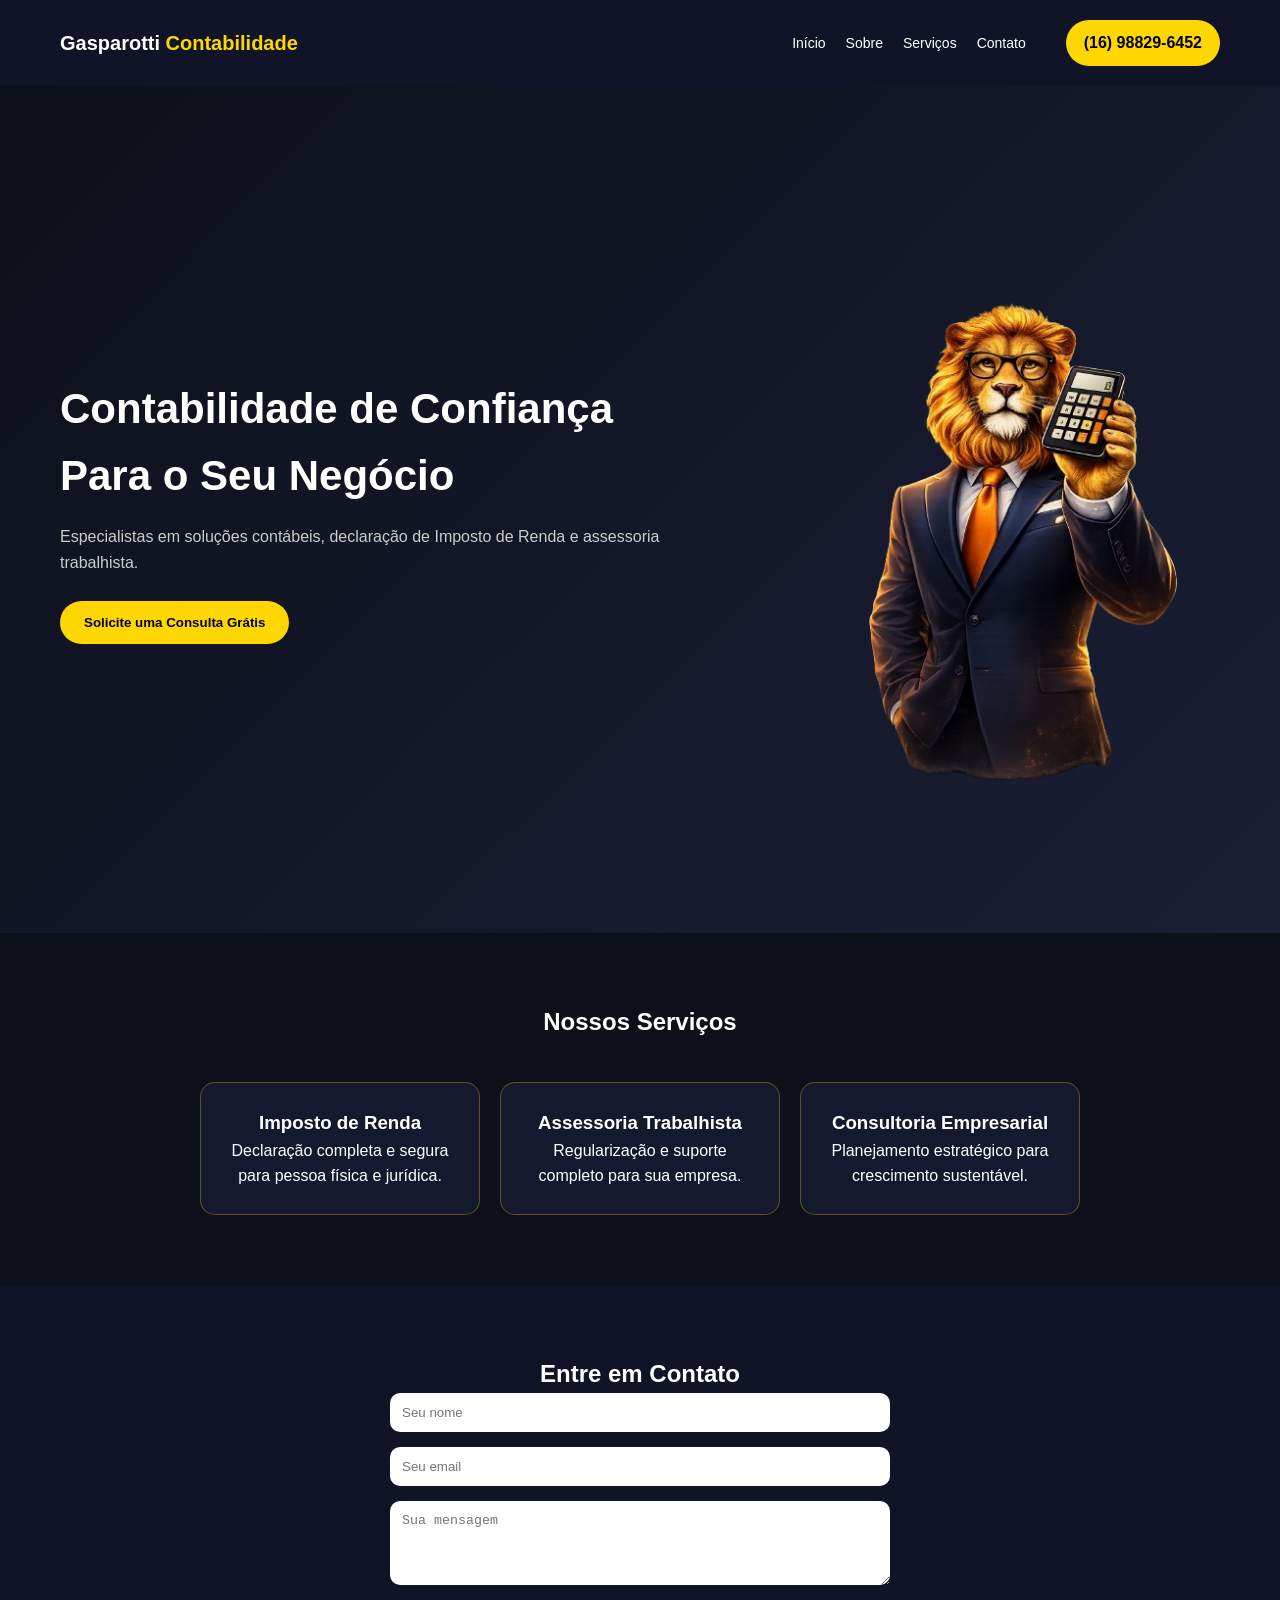
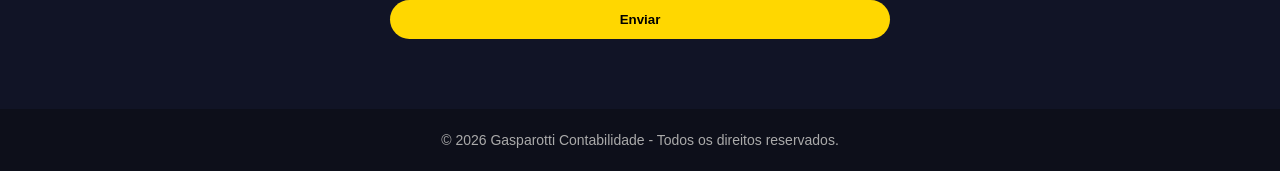
==== index.html @ 68a681bb "Add files via upload" ====
<!DOCTYPE html>
<html lang="pt-br">
<head>
  <meta charset="UTF-8">
  <meta name="viewport" content="width=device-width, initial-scale=1.0">
  <title>Gasparotti Contabilidade</title>
  <link rel="stylesheet" href="style.css">
</head>
<body>

<header>
  <div class="logo">
    Gasparotti <span>Contabilidade</span>
  </div>

  <div class="header-right">
    <nav>
      <a href="#">Início</a>
      <a href="#">Sobre</a>
      <a href="#">Serviços</a>
      <a href="#">Contato</a>
    </nav>

    <a href="tel:+5516988296452" class="phone">
      (16) 98829-6452
    </a>
  </div>
</header>

<section class="hero">
  <div class="hero-text">
    <h1>Contabilidade de Confiança Para o Seu Negócio</h1>
    <p>
      Especialistas em soluções contábeis, declaração de Imposto de Renda e assessoria trabalhista.
    </p>
    <button>Solicite uma Consulta Grátis</button>
  </div>

  <div class="hero-image">
    <img src="imagem/leao.png" alt="Leão Contábil">
  </div>
</section>

<section class="services">
  <h2>Nossos Serviços</h2>

  <div class="cards">
    <div class="card">
      <h3>Imposto de Renda</h3>
      <p>Declaração completa e segura para pessoa física e jurídica.</p>
    </div>

    <div class="card">
      <h3>Assessoria Trabalhista</h3>
      <p>Regularização e suporte completo para sua empresa.</p>
    </div>

    <div class="card">
      <h3>Consultoria Empresarial</h3>
      <p>Planejamento estratégico para crescimento sustentável.</p>
    </div>
  </div>
</section>

<section class="contact">
  <h2>Entre em Contato</h2>

  <form>
    <input type="text" placeholder="Seu nome" required>
    <input type="email" placeholder="Seu email" required>
    <textarea rows="4" placeholder="Sua mensagem"></textarea>
    <button type="submit">Enviar</button>
  </form>
</section>

<footer>
  © 2026 Gasparotti Contabilidade - Todos os direitos reservados.
</footer>

</body>
</html>
---- style.css ----
* {
  margin: 0;
  padding: 0;
  box-sizing: border-box;
}

body {
  background: #0d0f1a;
  color: white;
  font-family: Arial, sans-serif;
  line-height: 1.6;
}

/* HEADER */

header {
  display: flex;
  flex-direction: column;
  gap: 20px;
  padding: 20px;
  background: #111426;
  text-align: center;
}

.logo {
  font-size: 20px;
  font-weight: bold;
}

.logo span {
  color: gold;
}

.header-right {
  display: flex;
  flex-direction: column;
  gap: 15px;
  align-items: center;
}

nav {
  display: flex;
  gap: 20px;
  flex-wrap: wrap;
  justify-content: center;
}

nav a {
  text-decoration: none;
  color: white;
  font-size: 14px;
  transition: 0.3s;
}

nav a:hover {
  color: gold;
}

.phone {
  background: gold;
  color: black;
  padding: 10px 18px;
  border-radius: 25px;
  font-weight: bold;
  text-decoration: none;
  transition: 0.3s;
}

.phone:hover {
  transform: scale(1.05);
}

/* HERO */

.hero {
  display: flex;
  flex-direction: column;
  text-align: center;
  padding: 60px 20px;
  background: linear-gradient(135deg, #0d0f1a, #1a1f35);
}

.hero-text {
  max-width: 600px;
  margin: auto;
}

.hero h1 {
  font-size: 28px;
  margin-bottom: 15px;
}

.hero p {
  margin-bottom: 25px;
  color: #ccc;
}

.hero button {
  padding: 14px 24px;
  border: none;
  background: gold;
  color: black;
  font-weight: bold;
  border-radius: 30px;
  cursor: pointer;
  transition: 0.3s;
}

.hero button:hover {
  transform: scale(1.05);
}

.hero-image img {
  width: 100%;
  max-width: 300px;
  margin-top: 40px;
}

/* SERVICES */

.services {
  padding: 70px 20px;
  text-align: center;
}

.services h2 {
  margin-bottom: 40px;
}

.cards {
  display: flex;
  flex-direction: column;
  gap: 20px;
}

.card {
  background: #15192d;
  padding: 25px;
  border-radius: 15px;
  border: 1px solid rgba(255, 215, 0, 0.3);
  transition: 0.3s;
}

.card:hover {
  transform: translateY(-5px);
  border-color: gold;
}

/* CONTACT */

.contact {
  padding: 70px 20px;
  text-align: center;
  background: #111426;
}

form {
  max-width: 500px;
  margin: auto;
  display: flex;
  flex-direction: column;
}

form input,
form textarea {
  margin-bottom: 15px;
  padding: 12px;
  border-radius: 10px;
  border: none;
}

form button {
  padding: 12px;
  border: none;
  border-radius: 25px;
  background: gold;
  font-weight: bold;
  cursor: pointer;
  transition: 0.3s;
}

form button:hover {
  transform: scale(1.05);
}

/* FOOTER */

footer {
  text-align: center;
  padding: 20px;
  background: #0d0f1a;
  color: #aaa;
  font-size: 14px;
}

/* DESKTOP */

@media (min-width: 768px) {

  header {
    flex-direction: row;
    justify-content: space-between;
    align-items: center;
    padding: 20px 60px;
  }

  .header-right {
    flex-direction: row;
    gap: 40px; /* espaço real entre menu e telefone */
  }

  .hero {
    flex-direction: row;
    justify-content: space-between;
    align-items: center;
    text-align: left;
    padding: 100px 60px;
  }

  .hero-text {
    margin: 0;
  }

  .hero h1 {
    font-size: 42px;
  }

  .hero-image img {
    max-width: 400px;
  }

  .cards {
    flex-direction: row;
    justify-content: center;
  }

  .card {
    width: 280px;
  }
}
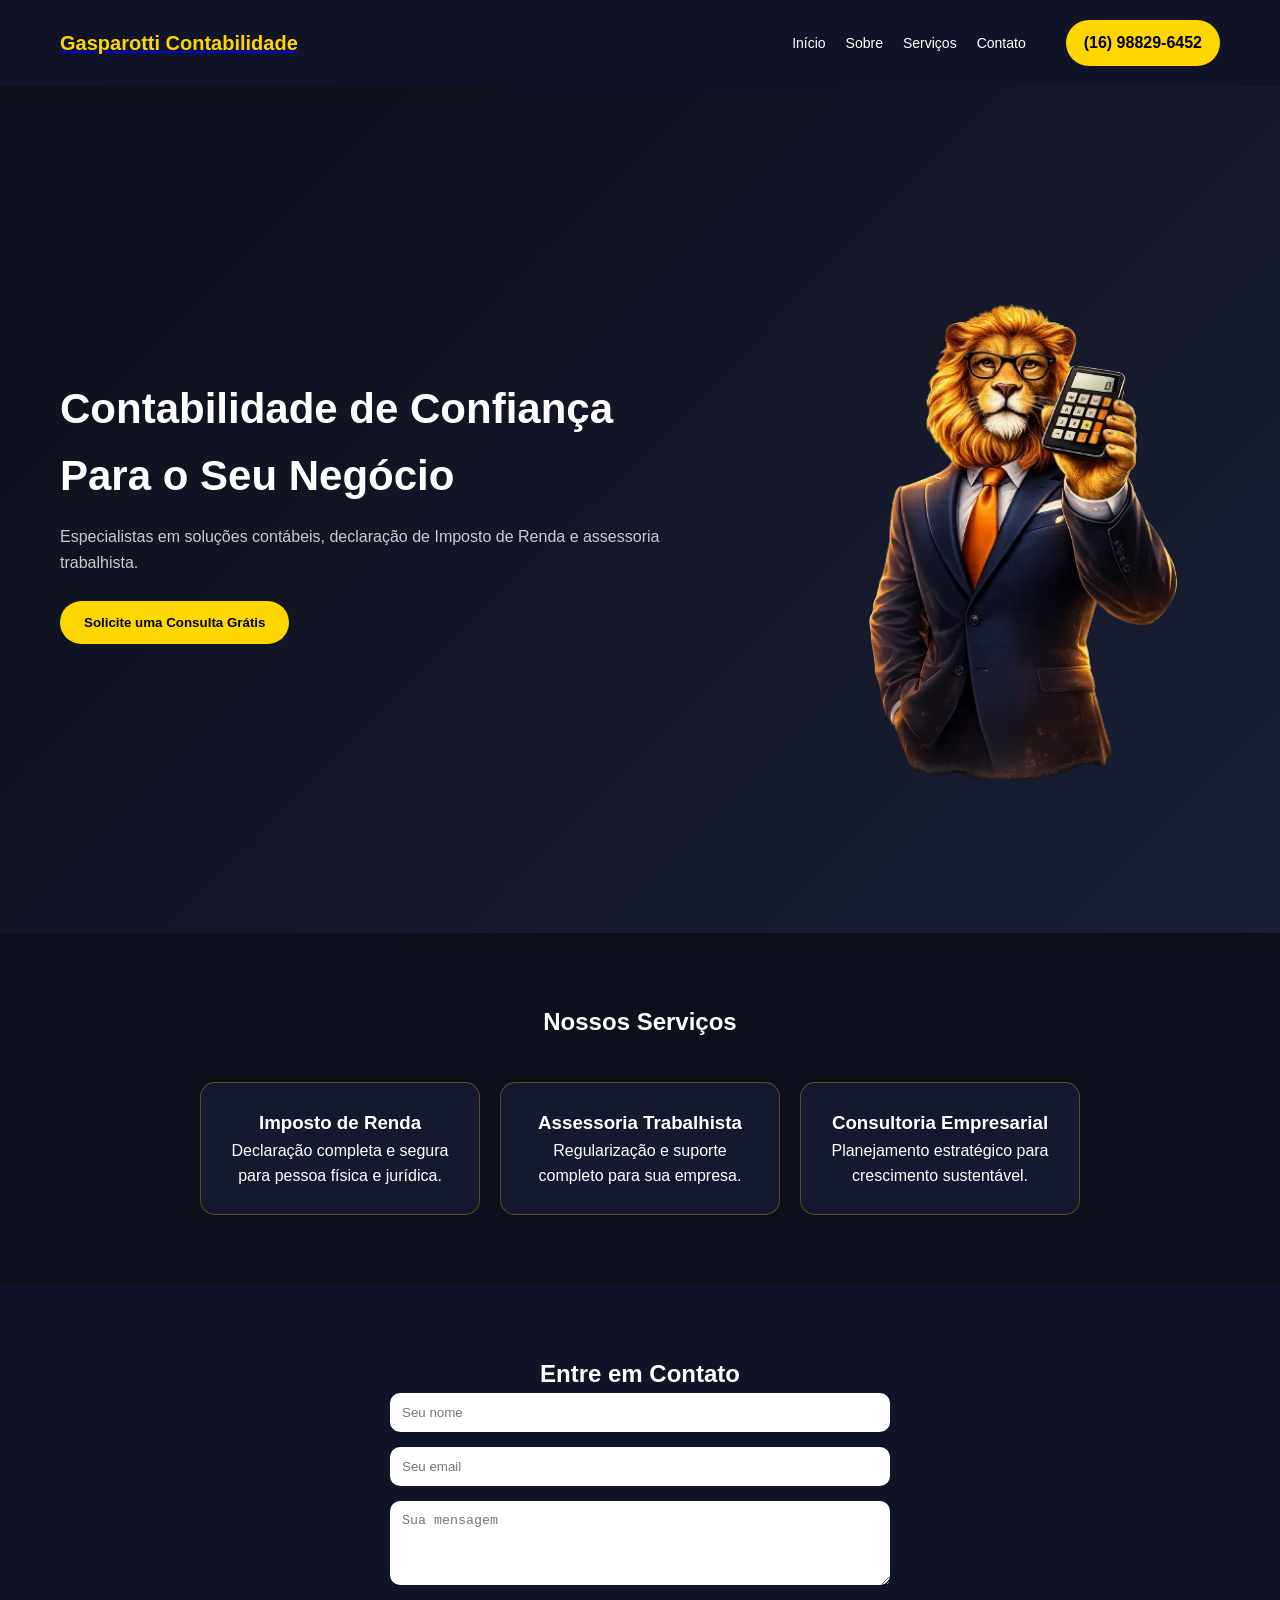
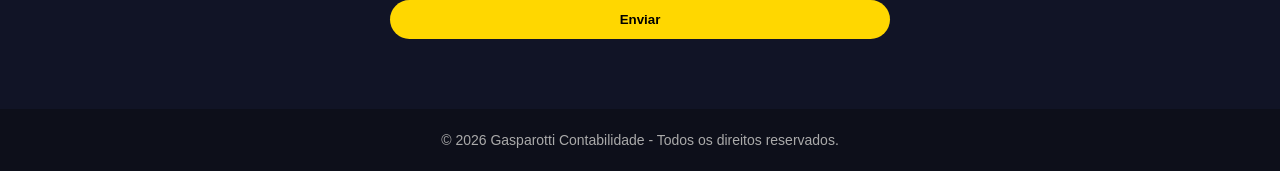
==== commit b9b181fb: "Add files via upload" ====
--- a/index.html
+++ b/index.html
@@ -10,19 +10,18 @@
 
 <header>
   <div class="logo">
-    Gasparotti <span>Contabilidade</span>
+   <a href="index.html"><span>Gasparotti Contabilidade</span></a>
   </div>
 
   <div class="header-right">
     <nav>
-      <a href="#">Início</a>
-      <a href="#">Sobre</a>
-      <a href="#">Serviços</a>
-      <a href="#">Contato</a>
+      <a href="index.html">Início</a>
+      <a href="paginas/sobre.html">Sobre</a>
+      <a href="paginas/servicos.html">Serviços</a>
+      <a href="paginas/contato.html">Contato</a>
     </nav>
 
-    <a href="tel:+5516988296452" class="phone">
-      (16) 98829-6452
+    <a href="https://wa.me/5516988296452" target="_blank" class="phone">(16) 98829-6452
     </a>
   </div>
 </header>
@@ -33,7 +32,7 @@
     <p>
       Especialistas em soluções contábeis, declaração de Imposto de Renda e assessoria trabalhista.
     </p>
-    <button>Solicite uma Consulta Grátis</button>
+    <a href="https://wa.me/5516988296452" target="_blank"><button>Solicite uma Consulta Grátis</button></a>
   </div>
 
   <div class="hero-image">
--- a/style.css
+++ b/style.css
@@ -4,6 +4,11 @@
   box-sizing: border-box;
 }
 
+h1 {
+display: flex;
+justify-content: center;
+
+}
 body {
   background: #0d0f1a;
   color: white;
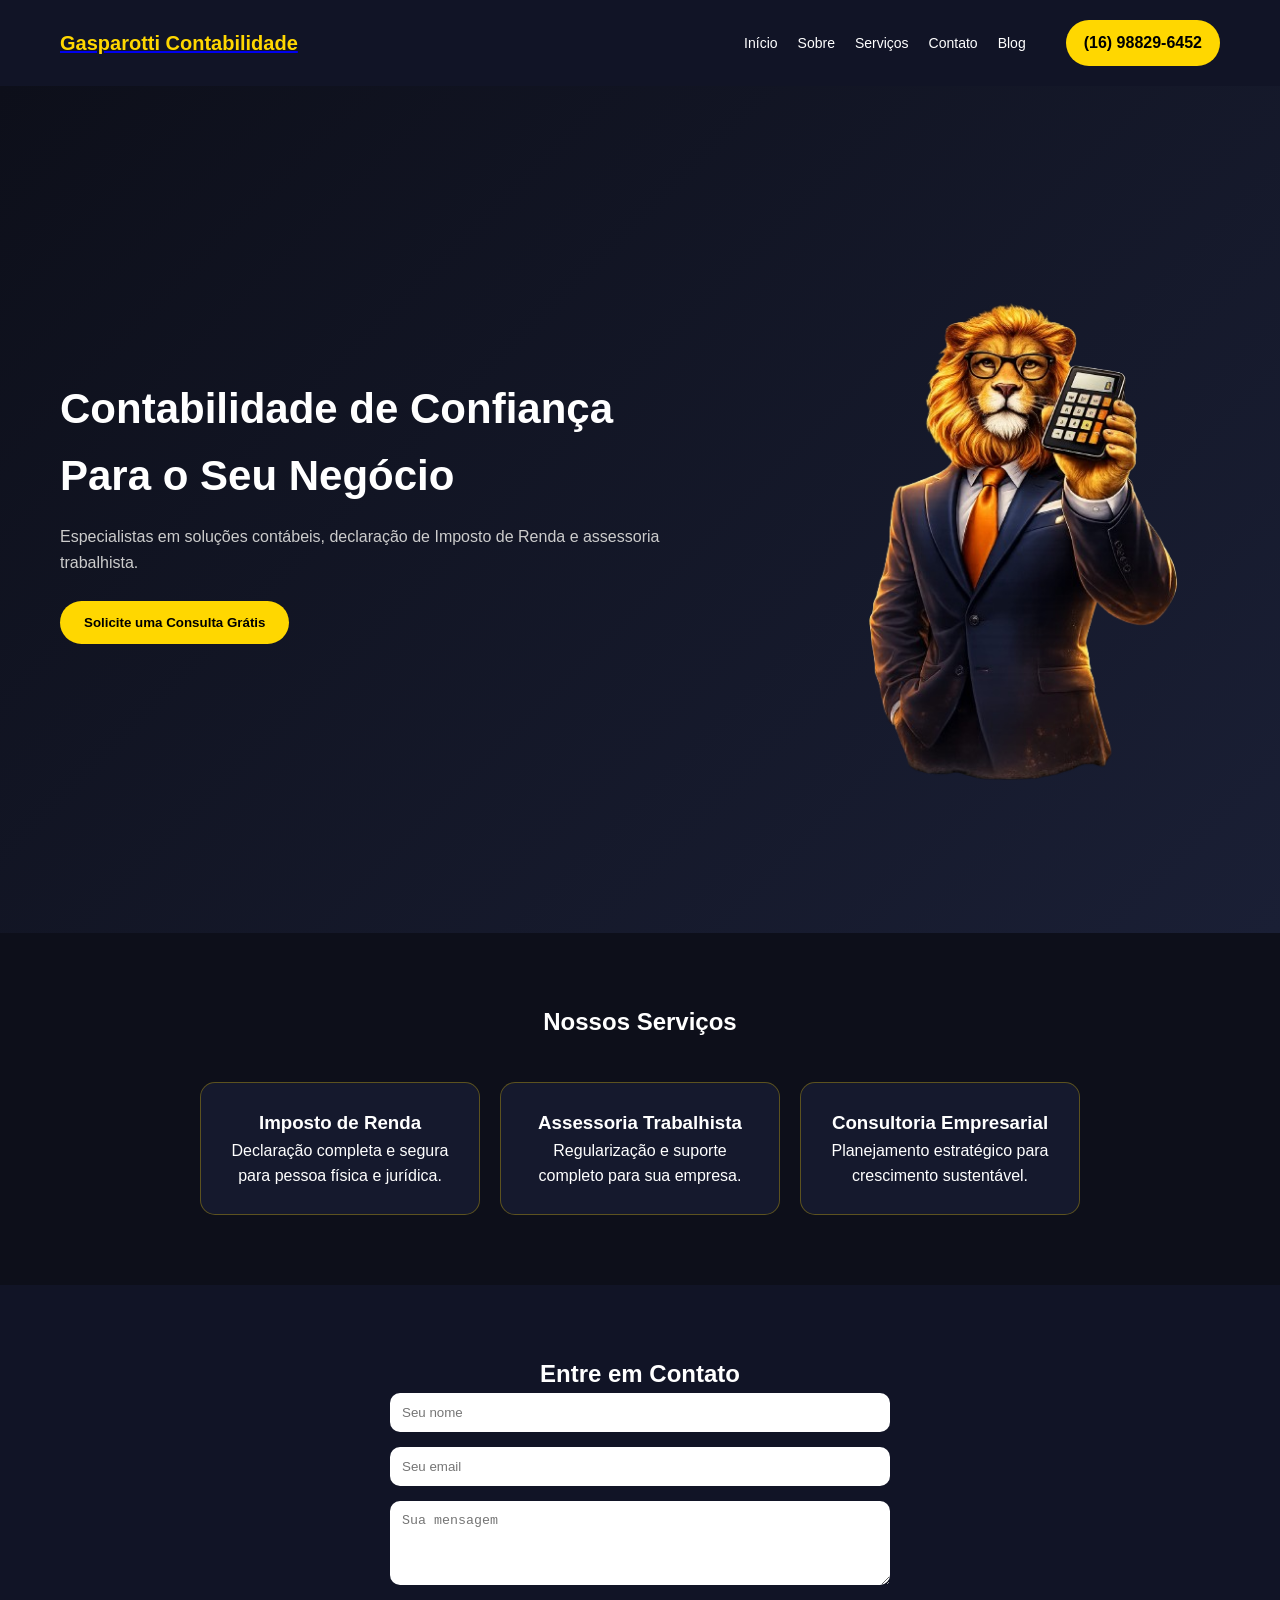
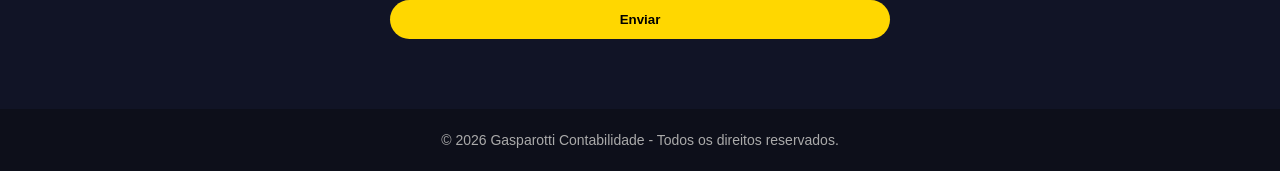
==== commit 1363e618: "Add files via upload" ====
--- a/index.html
+++ b/index.html
@@ -19,6 +19,7 @@
       <a href="paginas/sobre.html">Sobre</a>
       <a href="paginas/servicos.html">Serviços</a>
       <a href="paginas/contato.html">Contato</a>
+      <a href="blog/blog.html">Blog</a>
     </nav>
 
     <a href="https://wa.me/5516988296452" target="_blank" class="phone">(16) 98829-6452
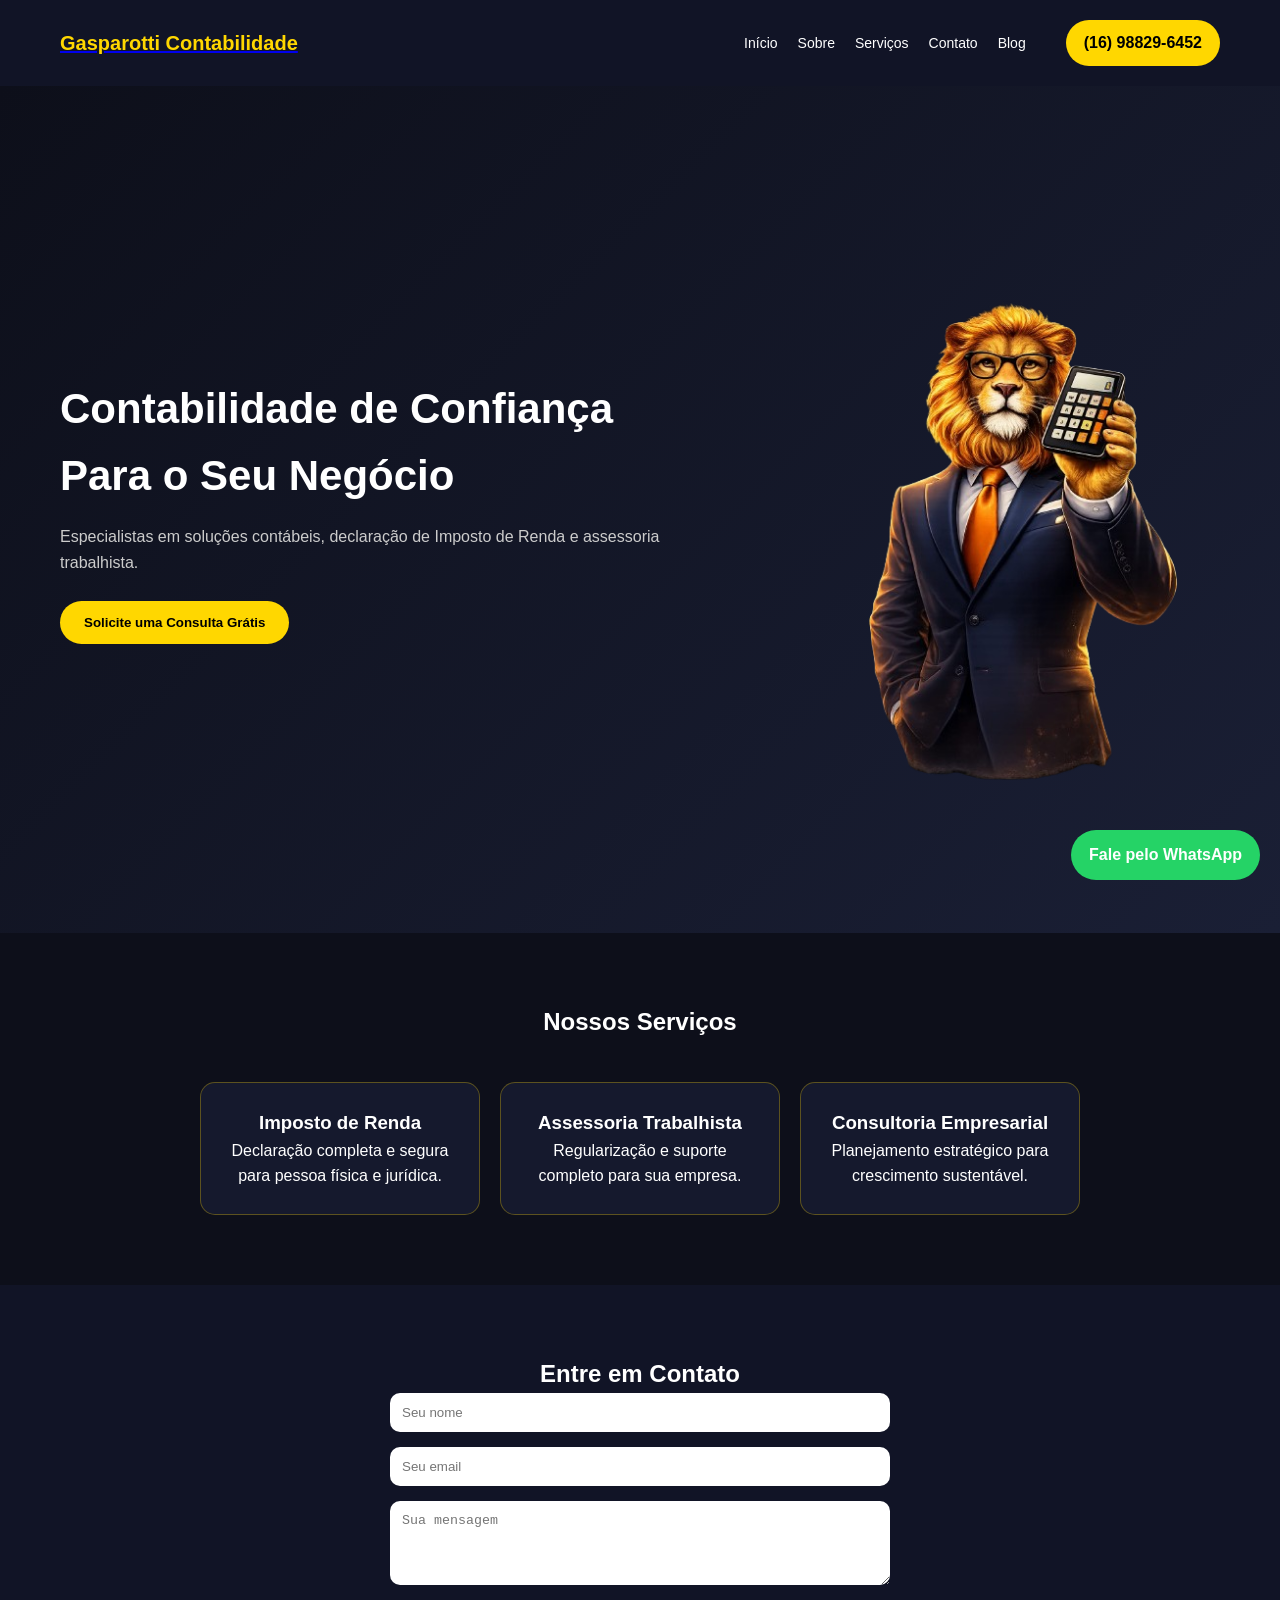
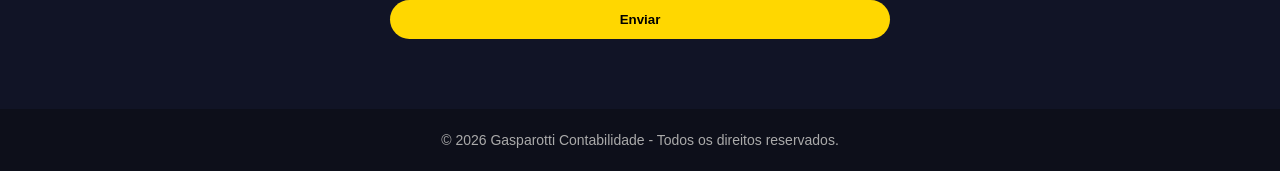
==== commit f380bad6: "Add files via upload" ====
--- a/index.html
+++ b/index.html
@@ -26,6 +26,10 @@
     </a>
   </div>
 </header>
+
+<a href="https://wa.me/5516988296452" class="whatsapp-btn" target="_blank">
+  Fale pelo WhatsApp
+</a>
 
 <section class="hero">
   <div class="hero-text">
--- a/style.css
+++ b/style.css
@@ -25,6 +25,17 @@
   padding: 20px;
   background: #111426;
   text-align: center;
+}
+.whatsapp-btn {
+  position: fixed;
+  bottom: 20px;
+  right: 20px;
+  background: #25D366;
+  color: white;
+  padding: 12px 18px;
+  border-radius: 30px;
+  text-decoration: none;
+  font-weight: bold;
 }
 
 .logo {
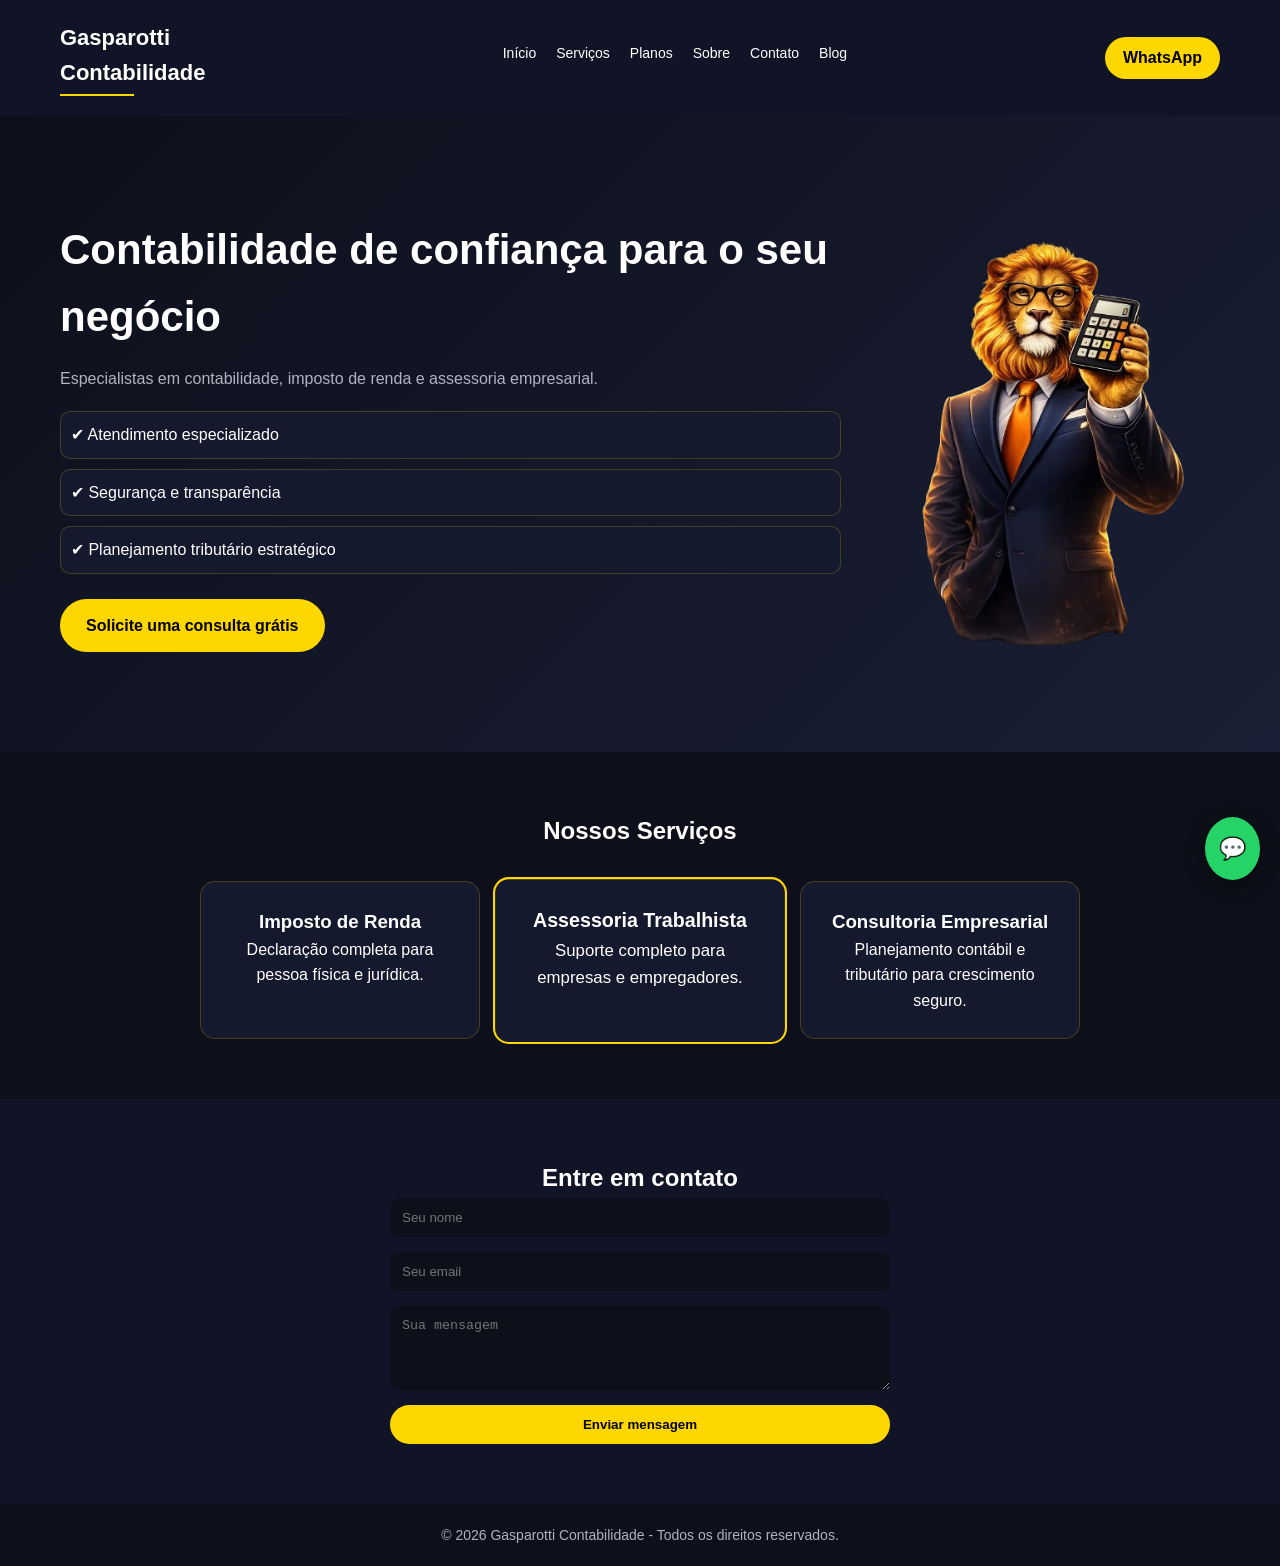
==== commit 66f917c8: "Add files via upload" ====
--- a/index.html
+++ b/index.html
@@ -6,79 +6,158 @@
   <title>Gasparotti Contabilidade</title>
   <link rel="stylesheet" href="style.css">
 </head>
+
 <body>
 
-<header>
-  <div class="logo">
-   <a href="index.html"><span>Gasparotti Contabilidade</span></a>
-  </div>
+<header class="header">
+  <div class="container">
 
-  <div class="header-right">
-    <nav>
-      <a href="index.html">Início</a>
-      <a href="paginas/sobre.html">Sobre</a>
-      <a href="paginas/servicos.html">Serviços</a>
-      <a href="paginas/contato.html">Contato</a>
-      <a href="blog/blog.html">Blog</a>
+    <div class="logo">
+      <a href="index.html">Gasparotti Contabilidade</a>
+    </div>
+
+    <nav class="nav">
+      <ul class="menu">
+
+        <li>
+          <a href="#">Início</a>
+          <ul class="submenu">
+            <li><a href="#">Quem ajudamos</a></li>
+            <li><a href="#">MEI</a></li>
+            <li><a href="#">Pequenas empresas</a></li>
+            <li><a href="#">Prestadores de Serviços</a></li>
+            <li><a href="#">Comércio</a></li>
+          </ul>
+        </li>
+
+        <li>
+          <a href="#">Serviços</a>
+          <ul class="submenu">
+            <li><a href="index.html">Abertura de empresas</a></li>
+            <li><a href="#">Contabilidade mensal</a></li>
+            <li><a href="#">BPO financeiro</a></li>
+            <li><a href="#">Regularização de empresa</a></li>
+            <li><a href="#">Imposto de renda</a></li>
+          </ul>
+        </li>
+
+        <li>
+          <a href="planos.html">Planos</a>
+          <ul class="submenu">
+            <li><a href="#">Resumo dos planos</a></li>
+            <li><a href="#">Abra sua empresa</a></li>
+            <li><a href="#">Proposta gratuita</a></li>
+          </ul>
+        </li>
+
+        <li><a href="#">Sobre</a></li>
+        <li><a href="#">Contato</a></li>
+
+        <li>
+          <a href="#">Blog</a>
+          <ul class="submenu">
+            <li><a href="#">Dicas Contábeis</a></li>
+            <li><a href="#">Informações Importantes</a></li>
+            <li><a href="#">PF ou PJ?</a></li>
+          </ul>
+        </li>
+
+      </ul>
     </nav>
 
-    <a href="https://wa.me/5516988296452" target="_blank" class="phone">(16) 98829-6452
+    <a href="https://wa.me/5516988296452" target="_blank" class="btn-whatsapp">
+      WhatsApp
     </a>
+
   </div>
 </header>
 
-<a href="https://wa.me/5516988296452" class="whatsapp-btn" target="_blank">
-  Fale pelo WhatsApp
-</a>
 
+<!-- HERO -->
 <section class="hero">
-  <div class="hero-text">
-    <h1>Contabilidade de Confiança Para o Seu Negócio</h1>
-    <p>
-      Especialistas em soluções contábeis, declaração de Imposto de Renda e assessoria trabalhista.
-    </p>
-    <a href="https://wa.me/5516988296452" target="_blank"><button>Solicite uma Consulta Grátis</button></a>
-  </div>
+  <div class="container hero-content">
 
-  <div class="hero-image">
-    <img src="imagem/leao.png" alt="Leão Contábil">
+    <div class="hero-text">
+      <h1>Contabilidade de confiança para o seu negócio</h1>
+
+      <p>
+        Especialistas em contabilidade, imposto de renda e assessoria empresarial.
+      </p>
+
+      <ul class="benefits">
+        <li>✔ Atendimento especializado</li>
+        <li>✔ Segurança e transparência</li>
+        <li>✔ Planejamento tributário estratégico</li>
+      </ul>
+
+      <a href="https://wa.me/5516988296452" target="_blank" class="btn-primary">
+        Solicite uma consulta grátis
+      </a>
+    </div>
+
+    <div class="hero-image">
+      <img src="imagens/leao.png" alt="Leão contábil">
+    </div>
+
   </div>
 </section>
 
+
+<!-- SERVIÇOS -->
 <section class="services">
-  <h2>Nossos Serviços</h2>
+  <div class="container">
 
-  <div class="cards">
-    <div class="card">
-      <h3>Imposto de Renda</h3>
-      <p>Declaração completa e segura para pessoa física e jurídica.</p>
+    <h2>Nossos Serviços</h2>
+
+    <div class="cards">
+
+      <div class="card">
+        <h3>Imposto de Renda</h3>
+        <p>Declaração completa para pessoa física e jurídica.</p>
+      </div>
+
+      <div class="card">
+        <h3>Assessoria Trabalhista</h3>
+        <p>Suporte completo para empresas e empregadores.</p>
+      </div>
+
+      <div class="card">
+        <h3>Consultoria Empresarial</h3>
+        <p>Planejamento contábil e tributário para crescimento seguro.</p>
+      </div>
+
     </div>
 
-    <div class="card">
-      <h3>Assessoria Trabalhista</h3>
-      <p>Regularização e suporte completo para sua empresa.</p>
-    </div>
-
-    <div class="card">
-      <h3>Consultoria Empresarial</h3>
-      <p>Planejamento estratégico para crescimento sustentável.</p>
-    </div>
   </div>
 </section>
 
+
+<!-- CONTATO -->
 <section class="contact">
-  <h2>Entre em Contato</h2>
+  <div class="container">
 
-  <form>
-    <input type="text" placeholder="Seu nome" required>
-    <input type="email" placeholder="Seu email" required>
-    <textarea rows="4" placeholder="Sua mensagem"></textarea>
-    <button type="submit">Enviar</button>
-  </form>
+    <h2>Entre em contato</h2>
+
+    <form class="form">
+      <input type="text" placeholder="Seu nome" required>
+      <input type="email" placeholder="Seu email" required>
+      <textarea rows="4" placeholder="Sua mensagem"></textarea>
+
+      <button type="submit">Enviar mensagem</button>
+    </form>
+
+  </div>
 </section>
 
+
+<!-- BOTÃO FIXO -->
+<a href="https://wa.me/5516988296452" class="floating-whatsapp" target="_blank">
+  💬
+</a>
+
+
 <footer>
-  © 2026 Gasparotti Contabilidade - Todos os direitos reservados.
+  <p>© 2026 Gasparotti Contabilidade - Todos os direitos reservados.</p>
 </footer>
 
 </body>
--- a/style.css
+++ b/style.css
@@ -1,256 +1,370 @@
-* {
-  margin: 0;
-  padding: 0;
-  box-sizing: border-box;
-}
-
-h1 {
-display: flex;
-justify-content: center;
-
-}
-body {
-  background: #0d0f1a;
-  color: white;
-  font-family: Arial, sans-serif;
-  line-height: 1.6;
+/* RESET */
+*{
+  margin:0;
+  padding:0;
+  box-sizing:border-box;
+}
+
+:root{
+  --primary: gold;
+  --dark: #0d0f1a;
+  --dark-2: #111426;
+  --card: #15192d;
+  --text: #ffffff;
+  --text-muted: #b0b3c0;
+}
+
+/* BASE */
+body{
+  background:var(--dark);
+  color:var(--text);
+  font-family: 'Segoe UI', Arial, sans-serif;
+  line-height:1.6;
+}
+
+/* CONTAINER */
+.container{
+  max-width:1200px;
+  margin:auto;
+  padding:0 20px;
 }
 
 /* HEADER */
-
-header {
-  display: flex;
-  flex-direction: column;
-  gap: 20px;
-  padding: 20px;
-  background: #111426;
-  text-align: center;
-}
-.whatsapp-btn {
-  position: fixed;
-  bottom: 20px;
-  right: 20px;
-  background: #25D366;
-  color: white;
-  padding: 12px 18px;
-  border-radius: 30px;
-  text-decoration: none;
-  font-weight: bold;
-}
-
-.logo {
-  font-size: 20px;
-  font-weight: bold;
-}
-
-.logo span {
-  color: gold;
-}
-
-.header-right {
-  display: flex;
-  flex-direction: column;
-  gap: 15px;
-  align-items: center;
-}
-
-nav {
-  display: flex;
-  gap: 20px;
-  flex-wrap: wrap;
-  justify-content: center;
-}
-
-nav a {
-  text-decoration: none;
-  color: white;
-  font-size: 14px;
-  transition: 0.3s;
-}
-
-nav a:hover {
-  color: gold;
-}
-
-.phone {
-  background: gold;
-  color: black;
-  padding: 10px 18px;
-  border-radius: 25px;
-  font-weight: bold;
-  text-decoration: none;
-  transition: 0.3s;
-}
-
-.phone:hover {
-  transform: scale(1.05);
+.header{
+  background:var(--dark-2);
+  padding:20px 0;
+  position:sticky;
+  top:0;
+  z-index:1000;
+}
+
+.header .container{
+  display:flex;
+  flex-direction:column;
+  align-items:center;
+  gap:20px;
+}
+
+.logo a{
+  font-size:22px;
+  font-weight:bold;
+  color:var(--text);
+  text-decoration:none;
+}
+
+.logo a::after{
+  content:"";
+  display:block;
+  width:40%;
+  height:2px;
+  background:var(--primary);
+  margin-top:4px;
+}
+
+/* NAV */
+.nav{
+  width:100%;
+}
+
+.menu{
+  list-style:none;
+  display:flex;
+  flex-wrap:wrap;
+  justify-content:center;
+  gap:20px;
+}
+
+.menu a{
+  text-decoration:none;
+  color:var(--text);
+  font-size:14px;
+  position:relative;
+  transition:0.3s;
+}
+
+/* underline animado */
+.menu a::after{
+  content:"";
+  position:absolute;
+  bottom:-4px;
+  left:0;
+  width:0%;
+  height:2px;
+  background:var(--primary);
+  transition:0.3s;
+}
+
+.menu a:hover::after{
+  width:100%;
+}
+
+/* SUBMENU */
+.menu li{
+  position:relative;
+  padding-bottom:10px; /* cria área segura pro mouse */
+}
+
+.submenu{
+  display:none;
+  position:absolute;
+  top:100%;
+  left:0;
+
+  background:var(--card);
+  padding:10px;
+  border-radius:10px;
+
+  min-width:200px;
+  max-height:250px; /* LIMITA ALTURA */
+  overflow-y:auto; /* SCROLL */
+
+  box-shadow:0 10px 30px rgba(0,0,0,0.4);
+}
+
+
+.submenu li{
+  list-style:none;
+}
+
+.submenu li:last-child{
+  margin-bottom:0;
+}
+.menu li::after{
+  content:"";
+  position:absolute;
+  top:100%;
+  left:0;
+  width:100%;
+  height:10px;
+}
+
+.submenu a{
+  display:block;
+  padding:10px;
+  border-radius:6px;
+  transition:0.2s;
+}
+.submenu a:hover{
+  background:rgba(255,215,0,0.1);
+  color:var(--primary);
+}
+
+.menu li:hover > .submenu{
+  display:block;
+}
+.submenu li + li{
+  margin-top:5px;
+}
+.submenu::-webkit-scrollbar{
+  width:6px;
+}
+
+.submenu::-webkit-scrollbar-thumb{
+  background:var(--primary);
+  border-radius:10px;
+}
+
+
+
+/* BOTÃO WHATS */
+.btn-whatsapp{
+  background:var(--primary);
+  color:black;
+  padding:8px 18px;
+  border-radius:30px;
+  text-decoration:none;
+  font-weight:bold;
+  transition:0.5s;
+}
+
+.btn-whatsapp:hover{
+  transform:scale(1.05);
 }
 
 /* HERO */
-
-.hero {
-  display: flex;
-  flex-direction: column;
-  text-align: center;
-  padding: 60px 20px;
-  background: linear-gradient(135deg, #0d0f1a, #1a1f35);
-}
-
-.hero-text {
-  max-width: 600px;
-  margin: auto;
-}
-
-.hero h1 {
-  font-size: 28px;
-  margin-bottom: 15px;
-}
-
-.hero p {
-  margin-bottom: 25px;
-  color: #ccc;
-}
-
-.hero button {
-  padding: 14px 24px;
-  border: none;
-  background: gold;
-  color: black;
-  font-weight: bold;
-  border-radius: 30px;
-  cursor: pointer;
-  transition: 0.3s;
-}
-
-.hero button:hover {
-  transform: scale(1.05);
-}
-
-.hero-image img {
-  width: 100%;
-  max-width: 300px;
-  margin-top: 40px;
+.hero{
+  background:linear-gradient(135deg,var(--dark),#1a1f35);
+  padding:60px 0;
+}
+
+.hero-content{
+  display:flex;
+  flex-direction:column;
+  align-items:center;
+  text-align:center;
+  gap:40px;
+}
+
+.hero h1{
+  font-size:28px;
+  margin-bottom:15px;
+}
+
+.hero p{
+  color:var(--text-muted);
+  margin-bottom:20px;
+}
+
+.btn-primary{
+  display:inline-block;
+  background:var(--primary);
+  color:black;
+  padding:14px 26px;
+  border-radius:30px;
+  text-decoration:none;
+  font-weight:bold;
+  transition:0.3s;
+}
+
+.btn-primary:hover{
+  transform:translateY(-2px);
+}
+
+/* BENEFITS */
+.benefits{
+  list-style:none;
+  margin-bottom:25px;
+}
+
+.benefits li{
+  background:var(--card);
+  margin-bottom:10px;
+  padding:10px;
+  border-radius:10px;
+  border:1px solid rgba(255,215,0,0.2);
+}
+
+/* IMAGE */
+.hero-image img{
+  max-width:300px;
+  width:100%;
 }
 
 /* SERVICES */
-
-.services {
-  padding: 70px 20px;
-  text-align: center;
-}
-
-.services h2 {
-  margin-bottom: 40px;
-}
-
-.cards {
-  display: flex;
-  flex-direction: column;
-  gap: 20px;
-}
-
-.card {
-  background: #15192d;
-  padding: 25px;
-  border-radius: 15px;
-  border: 1px solid rgba(255, 215, 0, 0.3);
-  transition: 0.3s;
-}
-
-.card:hover {
-  transform: translateY(-5px);
-  border-color: gold;
+.services{
+  padding:60px 0;
+  text-align:center;
+}
+
+.services h2{
+  margin-bottom:30px;
+}
+
+.cards{
+  display:flex;
+  flex-direction:column;
+  gap:20px;
+}
+
+.card{
+  background:var(--card);
+  padding:25px;
+  border-radius:15px;
+  border:1px solid rgba(255,215,0,0.2);
+  transition:0.3s;
+}
+
+.card:hover{
+  transform:translateY(-8px);
+  border-color:var(--primary);
+  box-shadow:0 10px 30px rgba(0,0,0,0.5);
 }
 
 /* CONTACT */
-
-.contact {
-  padding: 70px 20px;
-  text-align: center;
-  background: #111426;
-}
-
-form {
-  max-width: 500px;
-  margin: auto;
-  display: flex;
-  flex-direction: column;
-}
-
-form input,
-form textarea {
-  margin-bottom: 15px;
-  padding: 12px;
-  border-radius: 10px;
-  border: none;
-}
-
-form button {
-  padding: 12px;
-  border: none;
-  border-radius: 25px;
-  background: gold;
-  font-weight: bold;
-  cursor: pointer;
-  transition: 0.3s;
-}
-
-form button:hover {
-  transform: scale(1.05);
+.contact{
+  background:var(--dark-2);
+  padding:60px 0;
+  text-align:center;
+}
+
+.form{
+  max-width:500px;
+  margin:auto;
+  display:flex;
+  flex-direction:column;
+}
+
+.form input,
+.form textarea{
+  margin-bottom:15px;
+  padding:12px;
+  border-radius:10px;
+  border:none;
+  background:#0d0f1a;
+  color:white;
+}
+
+.form button{
+  padding:12px;
+  border:none;
+  border-radius:30px;
+  background:var(--primary);
+  font-weight:bold;
+  cursor:pointer;
+  transition:0.3s;
+}
+
+.form button:hover{
+  transform:scale(1.05);
+}
+
+/* WHATS FLOAT */
+.floating-whatsapp{
+  position:fixed;
+  bottom:20px;
+  right:20px;
+  background:#25D366;
+  color:white;
+  font-size:22px;
+  padding:14px;
+  border-radius:50%;
+  text-decoration:none;
+  z-index:999;
+  box-shadow:0 5px 20px rgba(0,0,0,0.4);
 }
 
 /* FOOTER */
-
-footer {
-  text-align: center;
-  padding: 20px;
-  background: #0d0f1a;
-  color: #aaa;
-  font-size: 14px;
+footer{
+  text-align:center;
+  padding:20px;
+  background:var(--dark);
+  color:var(--text-muted);
+  font-size:14px;
 }
 
 /* DESKTOP */
-
-@media (min-width: 768px) {
-
-  header {
-    flex-direction: row;
-    justify-content: space-between;
-    align-items: center;
-    padding: 20px 60px;
-  }
-
-  .header-right {
-    flex-direction: row;
-    gap: 40px; /* espaço real entre menu e telefone */
-  }
-
-  .hero {
-    flex-direction: row;
-    justify-content: space-between;
-    align-items: center;
-    text-align: left;
-    padding: 100px 60px;
-  }
-
-  .hero-text {
-    margin: 0;
-  }
-
-  .hero h1 {
-    font-size: 42px;
-  }
-
-  .hero-image img {
-    max-width: 400px;
-  }
-
-  .cards {
-    flex-direction: row;
-    justify-content: center;
-  }
-
-  .card {
-    width: 280px;
-  }
-}
+@media(min-width:768px){
+
+  .header .container{
+    flex-direction:row;
+    justify-content:space-between;
+  }
+
+  .hero-content{
+    flex-direction:row;
+    justify-content:space-between;
+    text-align:left;
+  }
+
+  .hero h1{
+    font-size:42px;
+  }
+
+  .hero-image img{
+    max-width:420px;
+  }
+
+  .cards{
+    flex-direction:row;
+    justify-content:center;
+  }
+
+  .card{
+    width:280px;
+  }
+
+}
+.card:nth-child(2){
+  border:2px solid gold;
+  transform:scale(1.05);
+}
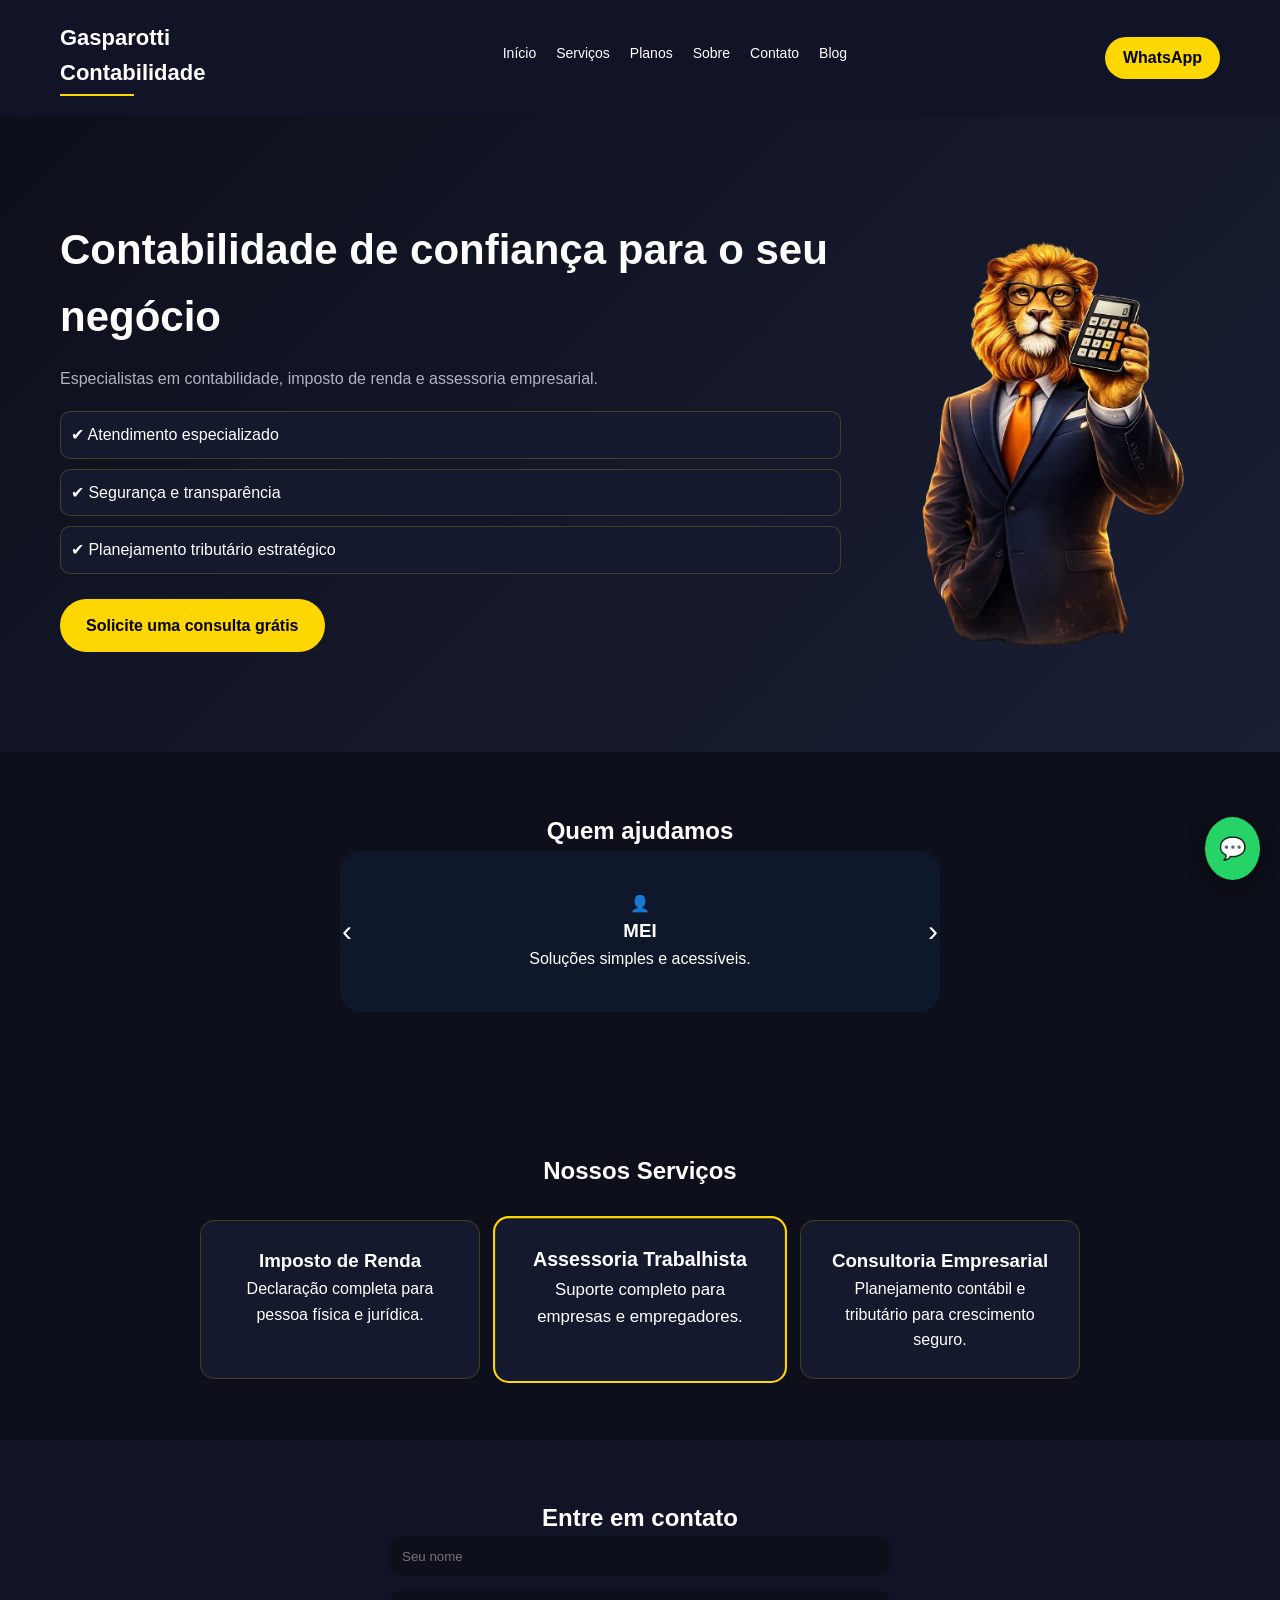
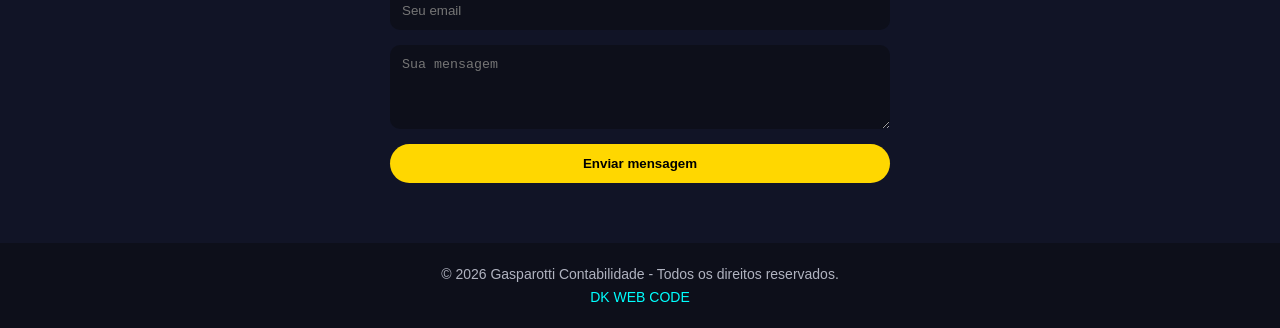
==== commit faa42da8: "Add files via upload" ====
--- a/index.html
+++ b/index.html
@@ -19,16 +19,8 @@
     <nav class="nav">
       <ul class="menu">
 
-        <li>
-          <a href="#">Início</a>
-          <ul class="submenu">
-            <li><a href="#">Quem ajudamos</a></li>
-            <li><a href="#">MEI</a></li>
-            <li><a href="#">Pequenas empresas</a></li>
-            <li><a href="#">Prestadores de Serviços</a></li>
-            <li><a href="#">Comércio</a></li>
-          </ul>
-        </li>
+        <li><a href="#">Início</a></li>
+
 
         <li>
           <a href="#">Serviços</a>
@@ -55,14 +47,7 @@
 
         <li>
           <a href="#">Blog</a>
-          <ul class="submenu">
-            <li><a href="#">Dicas Contábeis</a></li>
-            <li><a href="#">Informações Importantes</a></li>
-            <li><a href="#">PF ou PJ?</a></li>
-          </ul>
-        </li>
-
-      </ul>
+        
     </nav>
 
     <a href="https://wa.me/5516988296452" target="_blank" class="btn-whatsapp">
@@ -102,6 +87,56 @@
   </div>
 </section>
 
+<!--Carrossel-->
+<section class="carousel-section">
+  <div class="container">
+
+    <h2 class="h2-carrossel">Quem ajudamos</h2>
+
+    <div class="carousel">
+
+      <button class="carousel-btn prev">‹</button>
+
+      <div class="carousel-track">
+
+        <div class="carousel-card">
+          <div class="icon">👤</div>
+          <h3>MEI</h3>
+          <p>Soluções simples e acessíveis.</p>
+        </div>
+
+        <div class="carousel-card">
+          <div class="icon">🏢</div>
+          <h3>Pequenas Empresas</h3>
+          <p>Gestão contábil completa.</p>
+        </div>
+
+        <div class="carousel-card">
+          <div class="icon">💼</div>
+          <h3>Prestadores</h3>
+          <p>Pague menos impostos legalmente.</p>
+        </div>
+
+        <div class="carousel-card">
+          <div class="icon">🛒</div>
+          <h3>Comércio</h3>
+          <p>Controle financeiro eficiente.</p>
+        </div>
+
+      </div>
+
+      <button class="carousel-btn next">›</button>
+
+    </div>
+
+    <!-- Bolinhas -->
+    <div class="carousel-dots"></div>
+
+  </div>
+  
+</section>
+
+
 
 <!-- SERVIÇOS -->
 <section class="services">
@@ -158,7 +193,14 @@
 
 <footer>
   <p>© 2026 Gasparotti Contabilidade - Todos os direitos reservados.</p>
+  <div class="dk">
+<a href="https://dkwebcode.com.br">
+    <p>DK WEB CODE</p>
+</a>
+</div>
 </footer>
 
+<script src="script.js"></script>
 </body>
+
 </html>
--- a/style.css
+++ b/style.css
@@ -219,6 +219,77 @@
 .btn-primary:hover{
   transform:translateY(-2px);
 }
+.carousel {
+  position: relative;
+  overflow: hidden;
+  max-width: 600px;
+  margin: auto;
+}
+
+.carousel-track {
+  display: flex;
+  transition: transform 0.5s ease;
+}
+
+.carousel-card {
+  min-width: 100%;
+  padding: 40px;
+  background: #0f172a;
+  color: #fff;
+  border-radius: 20px;
+  text-align: center;
+  transition: transform 0.3s;
+}
+
+/* efeito zoom no ativo */
+.carousel-card.active {
+  transform: scale(1.05);
+}
+
+.h2-carrossel {
+  text-align: center;
+}
+.carousel-btn {
+  position: absolute;
+  top: 50%;
+  transform: translateY(-50%);
+  background: #0f172a;
+  color: #fff;
+  border: none;
+  font-size: 30px;
+  padding: 5px 12px;
+  cursor: pointer;
+  border-radius: 50%;
+  z-index: 10;
+}
+
+.prev { left: -10px; }
+.next { right: -10px; }
+
+/* DOTS */
+.carousel-dots {
+ display: flex;
+  justify-content: center;
+  align-items: center;
+  width: 100%;
+  margin-top: 20px;
+}
+
+.carousel-dots span {
+  display: inline-block;
+  width: 10px;
+  height: 10px;
+  background: #cbd5f5;
+  border-radius: 50%;
+  margin: 5px;
+  cursor: pointer;
+}
+
+.carousel-dots .active {
+  background: #0f172a;
+}
+
+
 
 /* BENEFITS */
 .benefits{
@@ -368,3 +439,43 @@
   border:2px solid gold;
   transform:scale(1.05);
 }
+/* NÚMEROS */
+.numbers {
+  padding: 60px 0;
+  text-align: center;
+}
+
+.numbers-grid {
+  display: flex;
+  flex-direction: column;
+  gap: 20px;
+}
+
+.numbers h2 {
+  color: var(--primary);
+  font-size: 32px;
+}
+
+/* CARROSSEL SECTION */
+.carousel-section {
+  padding: 60px 0;
+}
+
+/* RESPONSIVO MELHORADO */
+@media(min-width:768px){
+
+  .numbers-grid {
+    flex-direction: row;
+    justify-content: space-around;
+  }
+
+}
+.dk{
+    color: aqua;
+}
+
+a{
+ text-decoration: none;
+ color: aqua;
+
+}
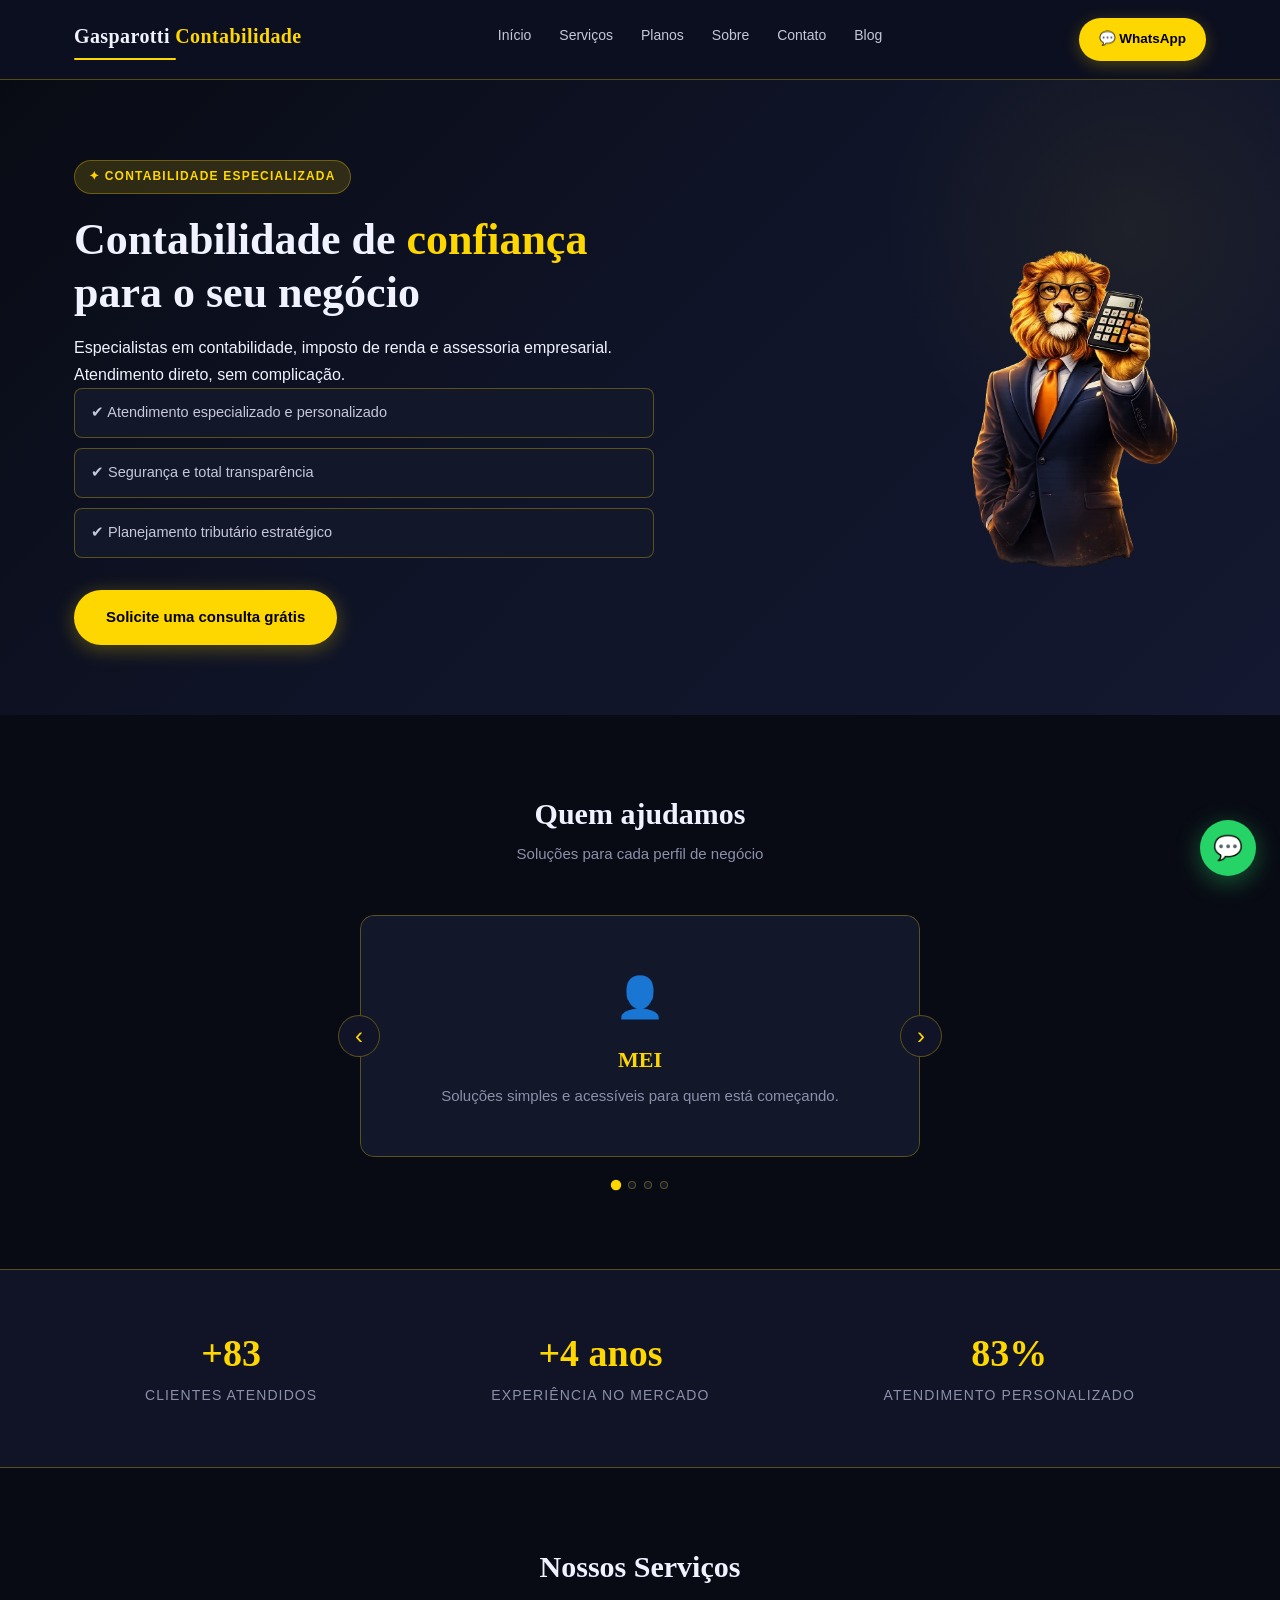
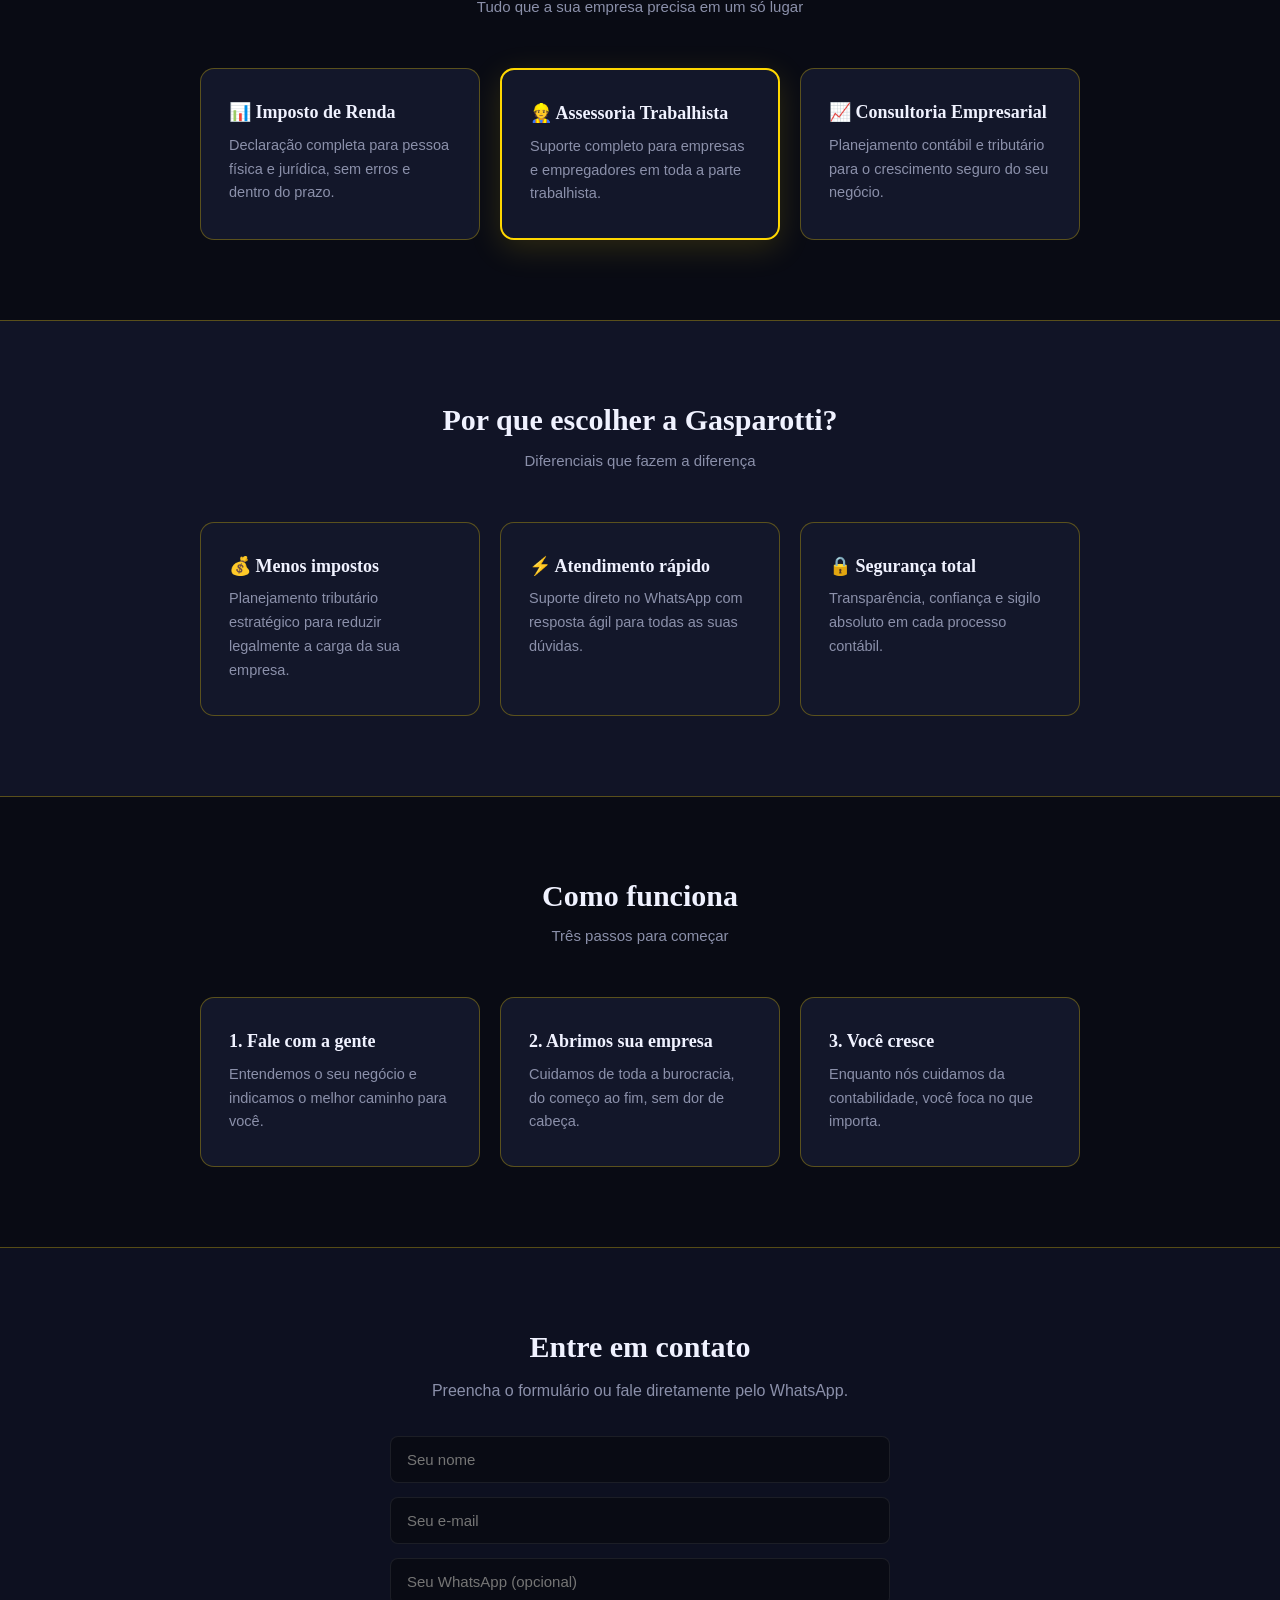
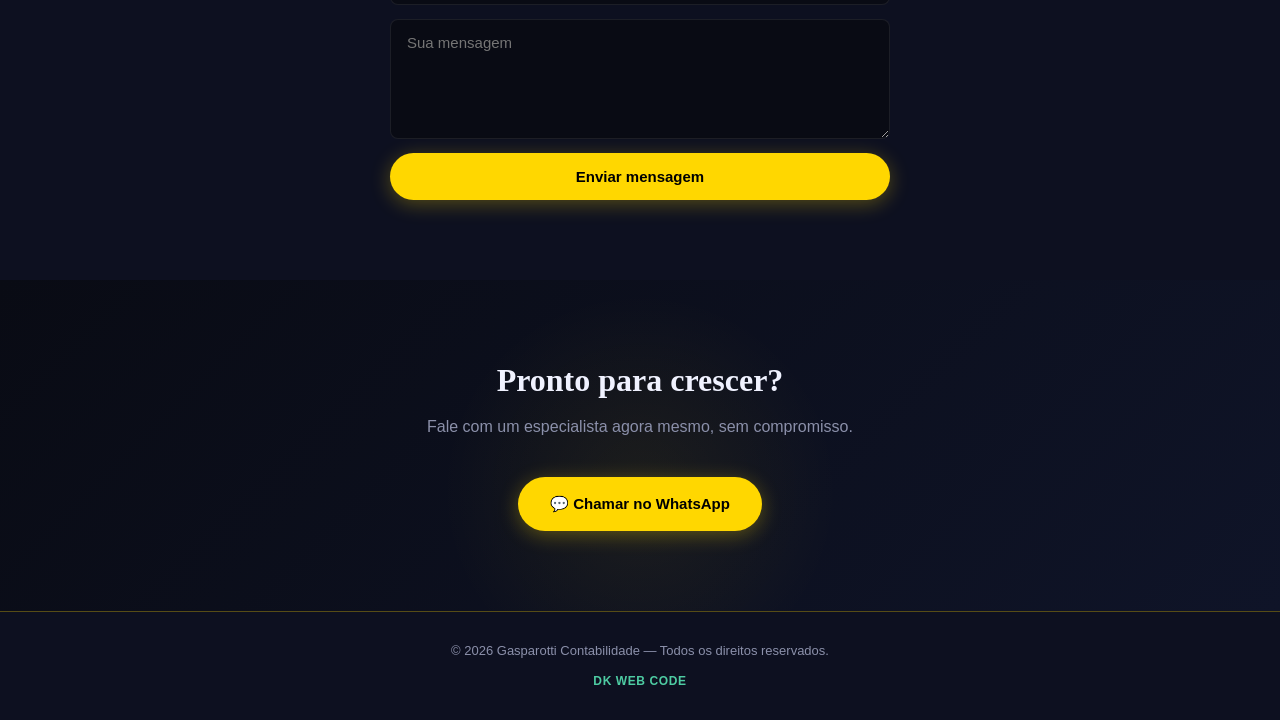
==== commit c924b75d: "Add files via upload" ====
--- a/index.html
+++ b/index.html
@@ -3,29 +3,36 @@
 <head>
   <meta charset="UTF-8">
   <meta name="viewport" content="width=device-width, initial-scale=1.0">
+  <meta name="description" content="Gasparotti Contabilidade — Especialistas em abertura de empresa, imposto de renda, contabilidade mensal e assessoria empresarial. Atendimento via WhatsApp.">
+  <meta name="keywords" content="contabilidade, abertura de empresa, imposto de renda, BPO financeiro, assessoria empresarial, MEI, Gasparotti">
+  <meta name="robots" content="index, follow">
+  <meta property="og:title" content="Gasparotti Contabilidade">
+  <meta property="og:description" content="Contabilidade de confiança para o seu negócio crescer.">
+  <meta property="og:type" content="website">
   <title>Gasparotti Contabilidade</title>
   <link rel="stylesheet" href="style.css">
+  <link rel="preconnect" href="https://fonts.googleapis.com">
+  <link rel="preconnect" href="https://fonts.gstatic.com" crossorigin>
 </head>
 
 <body>
 
+<!-- ── HEADER ─────────────────────────────── -->
 <header class="header">
   <div class="container">
 
     <div class="logo">
-      <a href="index.html">Gasparotti Contabilidade</a>
-    </div>
-
-    <nav class="nav">
+      <a href="index.html">Gasparotti <span>Contabilidade</span></a>
+    </div>
+
+    <nav class="nav" aria-label="Menu principal">
       <ul class="menu">
-
-        <li><a href="#">Início</a></li>
-
+        <li><a href="index.html">Início</a></li>
 
         <li>
           <a href="#">Serviços</a>
           <ul class="submenu">
-            <li><a href="index.html">Abertura de empresas</a></li>
+            <li><a href="#">Abertura de empresas</a></li>
             <li><a href="#">Contabilidade mensal</a></li>
             <li><a href="#">BPO financeiro</a></li>
             <li><a href="#">Regularização de empresa</a></li>
@@ -36,9 +43,9 @@
         <li>
           <a href="planos.html">Planos</a>
           <ul class="submenu">
-            <li><a href="#">Resumo dos planos</a></li>
-            <li><a href="#">Abra sua empresa</a></li>
-            <li><a href="#">Proposta gratuita</a></li>
+            <li><a href="planos.html">Resumo dos planos</a></li>
+            <li><a href="planos.html">Abra sua empresa</a></li>
+            <li><a href="https://wa.me/5516988296452" target="_blank">Proposta gratuita</a></li>
           </ul>
         </li>
 
@@ -46,138 +53,236 @@
         <li><a href="#">Contato</a></li>
 
         <li>
-          <a href="#">Blog</a>
-        
+          <a href="blog.html">Blog</a>
+          <ul class="submenu">
+            <li><a href="#">Dicas Contábeis</a></li>
+            <li><a href="#">Informações Importantes</a></li>
+            <li><a href="#">PF ou PJ?</a></li>
+          </ul>
+        </li>
+      </ul>
     </nav>
 
-    <a href="https://wa.me/5516988296452" target="_blank" class="btn-whatsapp">
-      WhatsApp
+    <a href="https://wa.me/5516988296452" target="_blank" rel="noopener" class="btn-whatsapp">
+      💬 WhatsApp
     </a>
 
+    <button class="hamburger" aria-label="Abrir menu" aria-expanded="false">
+      <span></span><span></span><span></span>
+    </button>
+
   </div>
 </header>
 
-
-<!-- HERO -->
+<!-- MENU MOBILE -->
+<nav class="mobile-nav" aria-label="Menu mobile">
+  <button class="close-btn" aria-label="Fechar menu">✕</button>
+  <a href="index.html">Início</a>
+  <a href="#">Abertura de Empresas</a>
+  <a href="#">Contabilidade Mensal</a>
+  <a href="#">BPO Financeiro</a>
+  <a href="#">Imposto de Renda</a>
+  <a href="planos.html">Planos</a>
+  <a href="#">Sobre</a>
+  <a href="#">Contato</a>
+  <a href="blog.html">Blog</a>
+  <a href="https://wa.me/5516988296452" target="_blank" rel="noopener" class="mobile-whatsapp">💬 Falar no WhatsApp</a>
+</nav>
+
+
+<!-- ── HERO ───────────────────────────────── -->
 <section class="hero">
   <div class="container hero-content">
 
-    <div class="hero-text">
-      <h1>Contabilidade de confiança para o seu negócio</h1>
-
-      <p>
-        Especialistas em contabilidade, imposto de renda e assessoria empresarial.
-      </p>
+    <div class="hero-text fade-up">
+      <span class="hero-badge">✦ Contabilidade especializada</span>
+      <h1>Contabilidade de <em>confiança</em> para o seu negócio</h1>
+      <p>Especialistas em contabilidade, imposto de renda e assessoria empresarial. Atendimento direto, sem complicação.</p>
 
       <ul class="benefits">
-        <li>✔ Atendimento especializado</li>
-        <li>✔ Segurança e transparência</li>
+        <li>✔ Atendimento especializado e personalizado</li>
+        <li>✔ Segurança e total transparência</li>
         <li>✔ Planejamento tributário estratégico</li>
       </ul>
 
-      <a href="https://wa.me/5516988296452" target="_blank" class="btn-primary">
+      <a href="https://wa.me/5516988296452" target="_blank" rel="noopener" class="btn-primary">
         Solicite uma consulta grátis
       </a>
     </div>
 
-    <div class="hero-image">
-      <img src="imagens/leao.png" alt="Leão contábil">
-    </div>
-
-  </div>
-</section>
-
-<!--Carrossel-->
+    <div class="hero-image fade-up">
+      <img src="imagens/leao.png" alt="Leão contador Gasparotti" width="400" height="400" loading="eager">
+    </div>
+
+  </div>
+</section>
+
+
+<!-- ── QUEM AJUDAMOS ──────────────────────── -->
 <section class="carousel-section">
   <div class="container">
 
-    <h2 class="h2-carrossel">Quem ajudamos</h2>
-
-    <div class="carousel">
-
-      <button class="carousel-btn prev">‹</button>
-
-      <div class="carousel-track">
-
-        <div class="carousel-card">
-          <div class="icon">👤</div>
-          <h3>MEI</h3>
-          <p>Soluções simples e acessíveis.</p>
+    <div class="section-header fade-up">
+      <h2>Quem ajudamos</h2>
+      <p>Soluções para cada perfil de negócio</p>
+    </div>
+
+    <div class="carousel-wrap">
+      <div class="carousel">
+        <div class="carousel-track">
+
+          <div class="carousel-card">
+            <span class="icon">👤</span>
+            <h3>MEI</h3>
+            <p>Soluções simples e acessíveis para quem está começando.</p>
+          </div>
+
+          <div class="carousel-card">
+            <span class="icon">🏢</span>
+            <h3>Pequenas Empresas</h3>
+            <p>Gestão contábil completa para crescer com segurança.</p>
+          </div>
+
+          <div class="carousel-card">
+            <span class="icon">💼</span>
+            <h3>Prestadores de Serviço</h3>
+            <p>Pague menos impostos legalmente e com tranquilidade.</p>
+          </div>
+
+          <div class="carousel-card">
+            <span class="icon">🛒</span>
+            <h3>Comércio</h3>
+            <p>Controle financeiro eficiente para seu negócio prosperar.</p>
+          </div>
+
         </div>
-
-        <div class="carousel-card">
-          <div class="icon">🏢</div>
-          <h3>Pequenas Empresas</h3>
-          <p>Gestão contábil completa.</p>
-        </div>
-
-        <div class="carousel-card">
-          <div class="icon">💼</div>
-          <h3>Prestadores</h3>
-          <p>Pague menos impostos legalmente.</p>
-        </div>
-
-        <div class="carousel-card">
-          <div class="icon">🛒</div>
-          <h3>Comércio</h3>
-          <p>Controle financeiro eficiente.</p>
-        </div>
-
-      </div>
-
-      <button class="carousel-btn next">›</button>
-
-    </div>
-
-    <!-- Bolinhas -->
+      </div>
+
+      <button class="carousel-btn prev" aria-label="Anterior">‹</button>
+      <button class="carousel-btn next" aria-label="Próximo">›</button>
+    </div>
+
     <div class="carousel-dots"></div>
 
   </div>
-  
-</section>
-
-
-
-<!-- SERVIÇOS -->
+</section>
+
+
+<!-- ── NÚMEROS ────────────────────────────── -->
+<section class="numbers">
+  <div class="container numbers-grid">
+    <div class="stat fade-up">
+      <h2 data-target="100" data-prefix="+" data-suffix="">+100</h2>
+      <p>Clientes atendidos</p>
+    </div>
+    <div class="stat fade-up">
+      <h2 data-target="5" data-prefix="+" data-suffix=" anos">+5 anos</h2>
+      <p>Experiência no mercado</p>
+    </div>
+    <div class="stat fade-up">
+      <h2 data-target="100" data-suffix="%">100%</h2>
+      <p>Atendimento personalizado</p>
+    </div>
+  </div>
+</section>
+
+
+<!-- ── SERVIÇOS ───────────────────────────── -->
 <section class="services">
   <div class="container">
 
-    <h2>Nossos Serviços</h2>
+    <div class="section-header fade-up">
+      <h2>Nossos Serviços</h2>
+      <p>Tudo que a sua empresa precisa em um só lugar</p>
+    </div>
+
+    <div class="cards highlight-mid">
+      <div class="card fade-up">
+        <h3>📊 Imposto de Renda</h3>
+        <p>Declaração completa para pessoa física e jurídica, sem erros e dentro do prazo.</p>
+      </div>
+      <div class="card fade-up">
+        <h3>👷 Assessoria Trabalhista</h3>
+        <p>Suporte completo para empresas e empregadores em toda a parte trabalhista.</p>
+      </div>
+      <div class="card fade-up">
+        <h3>📈 Consultoria Empresarial</h3>
+        <p>Planejamento contábil e tributário para o crescimento seguro do seu negócio.</p>
+      </div>
+    </div>
+
+  </div>
+</section>
+
+
+<!-- ── POR QUE ESCOLHER ───────────────────── -->
+<section class="services" style="background: var(--dark-3); border-top:1px solid var(--primary-border); border-bottom:1px solid var(--primary-border);">
+  <div class="container">
+
+    <div class="section-header fade-up">
+      <h2>Por que escolher a Gasparotti?</h2>
+      <p>Diferenciais que fazem a diferença</p>
+    </div>
 
     <div class="cards">
-
-      <div class="card">
-        <h3>Imposto de Renda</h3>
-        <p>Declaração completa para pessoa física e jurídica.</p>
-      </div>
-
-      <div class="card">
-        <h3>Assessoria Trabalhista</h3>
-        <p>Suporte completo para empresas e empregadores.</p>
-      </div>
-
-      <div class="card">
-        <h3>Consultoria Empresarial</h3>
-        <p>Planejamento contábil e tributário para crescimento seguro.</p>
-      </div>
-
-    </div>
-
-  </div>
-</section>
-
-
-<!-- CONTATO -->
-<section class="contact">
-  <div class="container">
-
-    <h2>Entre em contato</h2>
-
-    <form class="form">
-      <input type="text" placeholder="Seu nome" required>
-      <input type="email" placeholder="Seu email" required>
+      <div class="card fade-up">
+        <h3>💰 Menos impostos</h3>
+        <p>Planejamento tributário estratégico para reduzir legalmente a carga da sua empresa.</p>
+      </div>
+      <div class="card fade-up">
+        <h3>⚡ Atendimento rápido</h3>
+        <p>Suporte direto no WhatsApp com resposta ágil para todas as suas dúvidas.</p>
+      </div>
+      <div class="card fade-up">
+        <h3>🔒 Segurança total</h3>
+        <p>Transparência, confiança e sigilo absoluto em cada processo contábil.</p>
+      </div>
+    </div>
+
+  </div>
+</section>
+
+
+<!-- ── COMO FUNCIONA ──────────────────────── -->
+<section class="services">
+  <div class="container">
+
+    <div class="section-header fade-up">
+      <h2>Como funciona</h2>
+      <p>Três passos para começar</p>
+    </div>
+
+    <div class="cards">
+      <div class="card fade-up">
+        <h3>1. Fale com a gente</h3>
+        <p>Entendemos o seu negócio e indicamos o melhor caminho para você.</p>
+      </div>
+      <div class="card fade-up">
+        <h3>2. Abrimos sua empresa</h3>
+        <p>Cuidamos de toda a burocracia, do começo ao fim, sem dor de cabeça.</p>
+      </div>
+      <div class="card fade-up">
+        <h3>3. Você cresce</h3>
+        <p>Enquanto nós cuidamos da contabilidade, você foca no que importa.</p>
+      </div>
+    </div>
+
+  </div>
+</section>
+
+
+<!-- ── CONTATO ────────────────────────────── -->
+<section class="contact" id="contato">
+  <div class="container">
+
+    <h2 class="fade-up">Entre em contato</h2>
+    <p class="fade-up">Preencha o formulário ou fale diretamente pelo WhatsApp.</p>
+
+    <form class="form fade-up" novalidate>
+      <input type="text" placeholder="Seu nome" required autocomplete="name">
+      <input type="email" placeholder="Seu e-mail" required autocomplete="email">
+      <input type="tel" placeholder="Seu WhatsApp (opcional)" autocomplete="tel">
       <textarea rows="4" placeholder="Sua mensagem"></textarea>
-
       <button type="submit">Enviar mensagem</button>
     </form>
 
@@ -185,22 +290,31 @@
 </section>
 
 
-<!-- BOTÃO FIXO -->
-<a href="https://wa.me/5516988296452" class="floating-whatsapp" target="_blank">
+<!-- ── CTA FINAL ──────────────────────────── -->
+<section class="cta-section">
+  <div class="container fade-up">
+    <h2>Pronto para crescer?</h2>
+    <p>Fale com um especialista agora mesmo, sem compromisso.</p>
+    <a href="https://wa.me/5516988296452" target="_blank" rel="noopener" class="btn-primary">
+      💬 Chamar no WhatsApp
+    </a>
+  </div>
+</section>
+
+
+<!-- BOTÃO FLUTUANTE -->
+<a href="https://wa.me/5516988296452" class="floating-whatsapp" target="_blank" rel="noopener" aria-label="Falar no WhatsApp">
   💬
 </a>
 
 
 <footer>
-  <p>© 2026 Gasparotti Contabilidade - Todos os direitos reservados.</p>
+  <p>© 2026 Gasparotti Contabilidade — Todos os direitos reservados.</p>
   <div class="dk">
-<a href="https://dkwebcode.com.br">
-    <p>DK WEB CODE</p>
-</a>
-</div>
+    <a href="https://dkwebcode.com.br" target="_blank" rel="noopener">DK WEB CODE</a>
+  </div>
 </footer>
 
 <script src="script.js"></script>
 </body>
-
 </html>
--- a/style.css
+++ b/style.css
@@ -1,481 +1,972 @@
+/* =========================================
+   GASPAROTTI CONTABILIDADE — style.css
+   ========================================= */
+
 /* RESET */
-*{
-  margin:0;
-  padding:0;
-  box-sizing:border-box;
-}
-
-:root{
-  --primary: gold;
-  --dark: #0d0f1a;
-  --dark-2: #111426;
-  --card: #15192d;
-  --text: #ffffff;
-  --text-muted: #b0b3c0;
-}
+*, *::before, *::after {
+  margin: 0;
+  padding: 0;
+  box-sizing: border-box;
+}
+
+/* VARIÁVEIS */
+:root {
+  --primary: #FFD700;
+  --primary-dim: rgba(255, 215, 0, 0.15);
+  --primary-border: rgba(255, 215, 0, 0.3);
+  --dark: #090b14;
+  --dark-2: #0d1020;
+  --dark-3: #111426;
+  --card: #13172a;
+  --card-hover: #181d33;
+  --text: #f0f2ff;
+  --text-muted: #8b90aa;
+  --text-soft: #c5c8da;
+  --green: #25D366;
+  --radius: 14px;
+  --radius-sm: 8px;
+  --transition: 0.3s cubic-bezier(0.4, 0, 0.2, 1);
+  --shadow: 0 8px 32px rgba(0, 0, 0, 0.4);
+  --shadow-gold: 0 8px 32px rgba(255, 215, 0, 0.15);
+}
+
+/* FONTES GOOGLE */
+@import url('https://fonts.googleapis.com/css2?family=Playfair+Display:wght@600;700&family=DM+Sans:wght@300;400;500;600&display=swap');
 
 /* BASE */
-body{
-  background:var(--dark);
-  color:var(--text);
-  font-family: 'Segoe UI', Arial, sans-serif;
-  line-height:1.6;
+html {
+  scroll-behavior: smooth;
+}
+
+body {
+  background: var(--dark);
+  color: var(--text);
+  font-family: 'DM Sans', sans-serif;
+  font-size: 16px;
+  line-height: 1.65;
+  overflow-x: hidden;
+}
+
+/* TIPOGRAFIA */
+h1, h2, h3 {
+  font-family: 'Playfair Display', serif;
+  line-height: 1.25;
+}
+
+/* LINKS (RESET CORRETO — sem cor genérica em tudo) */
+a {
+  text-decoration: none;
+  color: inherit;
+  transition: var(--transition);
 }
 
 /* CONTAINER */
-.container{
-  max-width:1200px;
-  margin:auto;
-  padding:0 20px;
-}
-
-/* HEADER */
-.header{
-  background:var(--dark-2);
-  padding:20px 0;
-  position:sticky;
-  top:0;
-  z-index:1000;
-}
-
-.header .container{
-  display:flex;
-  flex-direction:column;
-  align-items:center;
-  gap:20px;
-}
-
-.logo a{
-  font-size:22px;
-  font-weight:bold;
-  color:var(--text);
-  text-decoration:none;
-}
-
-.logo a::after{
-  content:"";
-  display:block;
-  width:40%;
-  height:2px;
-  background:var(--primary);
-  margin-top:4px;
-}
+.container {
+  max-width: 1180px;
+  margin: 0 auto;
+  padding: 0 24px;
+}
+
+/* =========================================
+   HEADER
+   ========================================= */
+.header {
+  background: rgba(13, 16, 32, 0.95);
+  backdrop-filter: blur(12px);
+  -webkit-backdrop-filter: blur(12px);
+  padding: 16px 0;
+  position: sticky;
+  top: 0;
+  z-index: 1000;
+  border-bottom: 1px solid var(--primary-border);
+}
+
+.header .container {
+  display: flex;
+  align-items: center;
+  justify-content: space-between;
+  gap: 20px;
+  flex-wrap: wrap;
+}
+
+/* LOGO */
+.logo a {
+  font-family: 'Playfair Display', serif;
+  font-size: 20px;
+  font-weight: 700;
+  color: var(--text);
+  letter-spacing: 0.02em;
+  display: inline-block;
+}
+
+.logo a span {
+  color: var(--primary);
+}
+
+.logo a::after {
+  content: "";
+  display: block;
+  width: 45%;
+  height: 2px;
+  background: var(--primary);
+  margin-top: 5px;
+  border-radius: 2px;
+}
+
+/* HAMBURGER */
+.hamburger {
+  display: none;
+  flex-direction: column;
+  gap: 5px;
+  background: none;
+  border: none;
+  cursor: pointer;
+  padding: 4px;
+}
+
+.hamburger span {
+  display: block;
+  width: 24px;
+  height: 2px;
+  background: var(--text);
+  border-radius: 2px;
+  transition: var(--transition);
+}
+
+.hamburger.active span:nth-child(1) { transform: rotate(45deg) translate(5px, 5px); }
+.hamburger.active span:nth-child(2) { opacity: 0; }
+.hamburger.active span:nth-child(3) { transform: rotate(-45deg) translate(5px, -5px); }
 
 /* NAV */
-.nav{
-  width:100%;
-}
-
-.menu{
-  list-style:none;
-  display:flex;
-  flex-wrap:wrap;
-  justify-content:center;
-  gap:20px;
-}
-
-.menu a{
-  text-decoration:none;
-  color:var(--text);
-  font-size:14px;
-  position:relative;
-  transition:0.3s;
-}
-
-/* underline animado */
-.menu a::after{
-  content:"";
-  position:absolute;
-  bottom:-4px;
-  left:0;
-  width:0%;
-  height:2px;
-  background:var(--primary);
-  transition:0.3s;
-}
-
-.menu a:hover::after{
-  width:100%;
+.nav { flex: 1; }
+
+.menu {
+  list-style: none;
+  display: flex;
+  flex-wrap: wrap;
+  justify-content: center;
+  gap: 4px;
+}
+
+.menu > li {
+  position: relative;
+  padding-bottom: 8px;
+}
+
+/* Ponte invisível para manter submenu aberto */
+.menu > li::after {
+  content: "";
+  position: absolute;
+  bottom: 0;
+  left: 0;
+  width: 100%;
+  height: 8px;
+}
+
+.menu > li > a {
+  color: var(--text-soft);
+  font-size: 14px;
+  font-weight: 500;
+  padding: 8px 12px;
+  border-radius: var(--radius-sm);
+  display: block;
+  white-space: nowrap;
+}
+
+.menu > li > a:hover {
+  color: var(--primary);
+  background: var(--primary-dim);
+}
+
+/* Sublinhado animado só em desktop */
+@media (min-width: 769px) {
+  .menu > li > a::after {
+    content: "";
+    position: absolute;
+    bottom: 6px;
+    left: 12px;
+    right: 12px;
+    height: 2px;
+    background: var(--primary);
+    transform: scaleX(0);
+    transition: transform 0.3s ease;
+    border-radius: 2px;
+  }
+
+  .menu > li > a:hover::after {
+    transform: scaleX(1);
+  }
 }
 
 /* SUBMENU */
-.menu li{
-  position:relative;
-  padding-bottom:10px; /* cria área segura pro mouse */
-}
-
-.submenu{
-  display:none;
-  position:absolute;
-  top:100%;
-  left:0;
-
-  background:var(--card);
-  padding:10px;
-  border-radius:10px;
-
-  min-width:200px;
-  max-height:250px; /* LIMITA ALTURA */
-  overflow-y:auto; /* SCROLL */
-
-  box-shadow:0 10px 30px rgba(0,0,0,0.4);
-}
-
-
-.submenu li{
-  list-style:none;
-}
-
-.submenu li:last-child{
-  margin-bottom:0;
-}
-.menu li::after{
-  content:"";
-  position:absolute;
-  top:100%;
-  left:0;
-  width:100%;
-  height:10px;
-}
-
-.submenu a{
-  display:block;
-  padding:10px;
-  border-radius:6px;
-  transition:0.2s;
-}
-.submenu a:hover{
-  background:rgba(255,215,0,0.1);
-  color:var(--primary);
-}
-
-.menu li:hover > .submenu{
-  display:block;
-}
-.submenu li + li{
-  margin-top:5px;
-}
-.submenu::-webkit-scrollbar{
-  width:6px;
-}
-
-.submenu::-webkit-scrollbar-thumb{
-  background:var(--primary);
-  border-radius:10px;
-}
-
-
-
-/* BOTÃO WHATS */
-.btn-whatsapp{
-  background:var(--primary);
-  color:black;
-  padding:8px 18px;
-  border-radius:30px;
-  text-decoration:none;
-  font-weight:bold;
-  transition:0.5s;
-}
-
-.btn-whatsapp:hover{
-  transform:scale(1.05);
-}
-
-/* HERO */
-.hero{
-  background:linear-gradient(135deg,var(--dark),#1a1f35);
-  padding:60px 0;
-}
-
-.hero-content{
-  display:flex;
-  flex-direction:column;
-  align-items:center;
-  text-align:center;
-  gap:40px;
-}
-
-.hero h1{
-  font-size:28px;
-  margin-bottom:15px;
-}
-
-.hero p{
-  color:var(--text-muted);
-  margin-bottom:20px;
-}
-
-.btn-primary{
-  display:inline-block;
-  background:var(--primary);
-  color:black;
-  padding:14px 26px;
-  border-radius:30px;
-  text-decoration:none;
-  font-weight:bold;
-  transition:0.3s;
-}
-
-.btn-primary:hover{
-  transform:translateY(-2px);
-}
-.carousel {
+.submenu {
+  display: none;
+  position: absolute;
+  top: calc(100% + 2px);
+  left: 0;
+  background: var(--card);
+  border: 1px solid var(--primary-border);
+  border-radius: var(--radius);
+  padding: 8px;
+  min-width: 210px;
+  box-shadow: var(--shadow);
+  z-index: 100;
+  animation: fadeDown 0.2s ease;
+}
+
+@keyframes fadeDown {
+  from { opacity: 0; transform: translateY(-6px); }
+  to   { opacity: 1; transform: translateY(0); }
+}
+
+.submenu li { list-style: none; }
+
+.submenu a {
+  display: block;
+  padding: 10px 12px;
+  border-radius: var(--radius-sm);
+  font-size: 13.5px;
+  color: var(--text-soft);
+}
+
+.submenu a:hover {
+  background: var(--primary-dim);
+  color: var(--primary);
+}
+
+.submenu li + li { margin-top: 2px; }
+
+.menu > li:hover > .submenu { display: block; }
+
+/* BTN WHATSAPP HEADER */
+.btn-whatsapp {
+  background: var(--primary);
+  color: #000;
+  padding: 10px 20px;
+  border-radius: 30px;
+  font-weight: 700;
+  font-size: 13.5px;
+  white-space: nowrap;
+  transition: var(--transition);
+  box-shadow: 0 4px 16px rgba(255, 215, 0, 0.25);
+}
+
+.btn-whatsapp:hover {
+  transform: translateY(-2px);
+  box-shadow: 0 8px 24px rgba(255, 215, 0, 0.4);
+}
+
+/* =========================================
+   HERO
+   ========================================= */
+.hero {
+  background: linear-gradient(135deg, var(--dark) 0%, #0f1428 50%, #141830 100%);
+  padding: 80px 0 70px;
   position: relative;
   overflow: hidden;
-  max-width: 600px;
-  margin: auto;
+}
+
+.hero::before {
+  content: "";
+  position: absolute;
+  top: -100px;
+  right: -100px;
+  width: 500px;
+  height: 500px;
+  background: radial-gradient(circle, rgba(255,215,0,0.06) 0%, transparent 70%);
+  pointer-events: none;
+}
+
+.hero-content {
+  display: flex;
+  flex-direction: column;
+  align-items: center;
+  text-align: center;
+  gap: 48px;
+}
+
+.hero-text { max-width: 580px; }
+
+.hero-badge {
+  display: inline-block;
+  background: var(--primary-dim);
+  border: 1px solid var(--primary-border);
+  color: var(--primary);
+  font-size: 12px;
+  font-weight: 600;
+  letter-spacing: 0.1em;
+  text-transform: uppercase;
+  padding: 6px 14px;
+  border-radius: 20px;
+  margin-bottom: 20px;
+}
+
+.hero h1 {
+  font-size: 32px;
+  color: var(--text);
+  margin-bottom: 16px;
+  line-height: 1.2;
+}
+
+.hero h1 em {
+  font-style: normal;
+  color: var(--primary);
+}
+
+.hero > .container > .hero-content > .hero-text > p {
+  color: var(--text-muted);
+  font-size: 17px;
+  margin-bottom: 28px;
+}
+
+/* BENEFITS */
+.benefits {
+  list-style: none;
+  margin-bottom: 32px;
+  display: flex;
+  flex-direction: column;
+  gap: 10px;
+}
+
+.benefits li {
+  background: var(--card);
+  padding: 12px 16px;
+  border-radius: var(--radius-sm);
+  border: 1px solid var(--primary-border);
+  font-size: 14.5px;
+  font-weight: 500;
+  color: var(--text-soft);
+  text-align: left;
+}
+
+.btn-primary {
+  display: inline-block;
+  background: var(--primary);
+  color: #000;
+  padding: 15px 32px;
+  border-radius: 30px;
+  font-weight: 700;
+  font-size: 15px;
+  transition: var(--transition);
+  box-shadow: 0 4px 20px rgba(255, 215, 0, 0.3);
+}
+
+.btn-primary:hover {
+  transform: translateY(-3px);
+  box-shadow: 0 10px 32px rgba(255, 215, 0, 0.45);
+}
+
+.hero-image {
+  flex-shrink: 0;
+}
+
+.hero-image img {
+  max-width: 300px;
+  width: 100%;
+  drop-shadow: 0 20px 40px rgba(0,0,0,0.5);
+  animation: float 4s ease-in-out infinite;
+}
+
+@keyframes float {
+  0%, 100% { transform: translateY(0); }
+  50%       { transform: translateY(-12px); }
+}
+
+/* =========================================
+   NÚMEROS
+   ========================================= */
+.numbers {
+  padding: 60px 0;
+  background: var(--dark-3);
+  border-top: 1px solid var(--primary-border);
+  border-bottom: 1px solid var(--primary-border);
+}
+
+.numbers-grid {
+  display: flex;
+  flex-direction: column;
+  gap: 32px;
+  text-align: center;
+}
+
+.numbers-grid .stat h2 {
+  font-family: 'Playfair Display', serif;
+  font-size: 38px;
+  color: var(--primary);
+  margin-bottom: 6px;
+}
+
+.numbers-grid .stat p {
+  color: var(--text-muted);
+  font-size: 14px;
+  text-transform: uppercase;
+  letter-spacing: 0.08em;
+}
+
+/* =========================================
+   CARROSSEL
+   ========================================= */
+.carousel-section {
+  padding: 80px 0;
+}
+
+.section-header {
+  text-align: center;
+  margin-bottom: 48px;
+}
+
+.section-header h2 {
+  font-size: 30px;
+  margin-bottom: 10px;
+}
+
+.section-header p {
+  color: var(--text-muted);
+  font-size: 15px;
+}
+
+.carousel-wrap {
+  position: relative;
+  max-width: 560px;
+  margin: 0 auto;
+}
+
+.carousel {
+  overflow: hidden;
+  border-radius: var(--radius);
 }
 
 .carousel-track {
   display: flex;
-  transition: transform 0.5s ease;
+  transition: transform 0.45s cubic-bezier(0.4, 0, 0.2, 1);
 }
 
 .carousel-card {
   min-width: 100%;
-  padding: 40px;
-  background: #0f172a;
-  color: #fff;
-  border-radius: 20px;
+  padding: 48px 40px;
+  background: var(--card);
+  border: 1px solid var(--primary-border);
+  border-radius: var(--radius);
   text-align: center;
-  transition: transform 0.3s;
-}
-
-/* efeito zoom no ativo */
-.carousel-card.active {
-  transform: scale(1.05);
-}
-
-.h2-carrossel {
-  text-align: center;
-}
+}
+
+.carousel-card .icon {
+  font-size: 40px;
+  margin-bottom: 16px;
+  display: block;
+}
+
+.carousel-card h3 {
+  font-size: 22px;
+  margin-bottom: 10px;
+  color: var(--primary);
+}
+
+.carousel-card p {
+  color: var(--text-muted);
+  font-size: 15px;
+}
+
 .carousel-btn {
   position: absolute;
   top: 50%;
   transform: translateY(-50%);
-  background: #0f172a;
-  color: #fff;
-  border: none;
-  font-size: 30px;
-  padding: 5px 12px;
+  background: var(--dark-3);
+  border: 1px solid var(--primary-border);
+  color: var(--primary);
+  font-size: 24px;
+  width: 42px;
+  height: 42px;
+  border-radius: 50%;
   cursor: pointer;
+  display: flex;
+  align-items: center;
+  justify-content: center;
+  transition: var(--transition);
+  z-index: 10;
+}
+
+.carousel-btn:hover {
+  background: var(--primary);
+  color: #000;
+}
+
+.carousel-btn.prev { left: -22px; }
+.carousel-btn.next { right: -22px; }
+
+.carousel-dots {
+  display: flex;
+  justify-content: center;
+  gap: 8px;
+  margin-top: 24px;
+}
+
+.carousel-dots span {
+  width: 8px;
+  height: 8px;
+  background: var(--card);
+  border: 1px solid var(--primary-border);
   border-radius: 50%;
-  z-index: 10;
-}
-
-.prev { left: -10px; }
-.next { right: -10px; }
-
-/* DOTS */
-.carousel-dots {
- display: flex;
-  justify-content: center;
-  align-items: center;
-  width: 100%;
-  margin-top: 20px;
-}
-
-.carousel-dots span {
-  display: inline-block;
-  width: 10px;
-  height: 10px;
-  background: #cbd5f5;
-  border-radius: 50%;
-  margin: 5px;
   cursor: pointer;
-}
-
-.carousel-dots .active {
-  background: #0f172a;
-}
-
-
-
-/* BENEFITS */
-.benefits{
-  list-style:none;
-  margin-bottom:25px;
-}
-
-.benefits li{
-  background:var(--card);
-  margin-bottom:10px;
-  padding:10px;
-  border-radius:10px;
-  border:1px solid rgba(255,215,0,0.2);
-}
-
-/* IMAGE */
-.hero-image img{
-  max-width:300px;
-  width:100%;
-}
-
-/* SERVICES */
-.services{
-  padding:60px 0;
-  text-align:center;
-}
-
-.services h2{
-  margin-bottom:30px;
-}
-
-.cards{
-  display:flex;
-  flex-direction:column;
-  gap:20px;
-}
-
-.card{
-  background:var(--card);
-  padding:25px;
-  border-radius:15px;
-  border:1px solid rgba(255,215,0,0.2);
-  transition:0.3s;
-}
-
-.card:hover{
-  transform:translateY(-8px);
-  border-color:var(--primary);
-  box-shadow:0 10px 30px rgba(0,0,0,0.5);
-}
-
-/* CONTACT */
-.contact{
-  background:var(--dark-2);
-  padding:60px 0;
-  text-align:center;
-}
-
-.form{
-  max-width:500px;
-  margin:auto;
-  display:flex;
-  flex-direction:column;
-}
-
-.form input,
-.form textarea{
-  margin-bottom:15px;
-  padding:12px;
-  border-radius:10px;
-  border:none;
-  background:#0d0f1a;
-  color:white;
-}
-
-.form button{
-  padding:12px;
-  border:none;
-  border-radius:30px;
-  background:var(--primary);
-  font-weight:bold;
-  cursor:pointer;
-  transition:0.3s;
-}
-
-.form button:hover{
-  transform:scale(1.05);
-}
-
-/* WHATS FLOAT */
-.floating-whatsapp{
-  position:fixed;
-  bottom:20px;
-  right:20px;
-  background:#25D366;
-  color:white;
-  font-size:22px;
-  padding:14px;
-  border-radius:50%;
-  text-decoration:none;
-  z-index:999;
-  box-shadow:0 5px 20px rgba(0,0,0,0.4);
-}
-
-/* FOOTER */
-footer{
-  text-align:center;
-  padding:20px;
-  background:var(--dark);
-  color:var(--text-muted);
-  font-size:14px;
-}
-
-/* DESKTOP */
-@media(min-width:768px){
-
-  .header .container{
-    flex-direction:row;
-    justify-content:space-between;
-  }
-
-  .hero-content{
-    flex-direction:row;
-    justify-content:space-between;
-    text-align:left;
-  }
-
-  .hero h1{
-    font-size:42px;
-  }
-
-  .hero-image img{
-    max-width:420px;
-  }
-
-  .cards{
-    flex-direction:row;
-    justify-content:center;
-  }
-
-  .card{
-    width:280px;
-  }
-
-}
-.card:nth-child(2){
-  border:2px solid gold;
-  transform:scale(1.05);
-}
-/* NÚMEROS */
-.numbers {
-  padding: 60px 0;
+  transition: var(--transition);
+}
+
+.carousel-dots span.active {
+  background: var(--primary);
+  border-color: var(--primary);
+  transform: scale(1.3);
+}
+
+/* =========================================
+   SERVIÇOS / CARDS
+   ========================================= */
+.services {
+  padding: 80px 0;
   text-align: center;
 }
 
-.numbers-grid {
+.services .section-header {
+  margin-bottom: 48px;
+}
+
+.cards {
   display: flex;
   flex-direction: column;
   gap: 20px;
 }
 
-.numbers h2 {
-  color: var(--primary);
+.card {
+  background: var(--card);
+  padding: 32px 28px;
+  border-radius: var(--radius);
+  border: 1px solid var(--primary-border);
+  transition: var(--transition);
+  text-align: left;
+}
+
+.card:hover {
+  transform: translateY(-6px);
+  border-color: var(--primary);
+  box-shadow: var(--shadow-gold);
+  background: var(--card-hover);
+}
+
+.card h3 {
+  font-size: 18px;
+  margin-bottom: 10px;
+  color: var(--text);
+}
+
+.card p {
+  color: var(--text-muted);
+  font-size: 14.5px;
+}
+
+/* Destaque no card do meio — apenas em seções com 3 cards */
+.cards.highlight-mid .card:nth-child(2) {
+  border: 2px solid var(--primary);
+  box-shadow: var(--shadow-gold);
+}
+
+/* =========================================
+   CONTACT
+   ========================================= */
+.contact {
+  background: var(--dark-2);
+  padding: 80px 0;
+  text-align: center;
+  border-top: 1px solid var(--primary-border);
+}
+
+.contact h2 {
+  font-size: 30px;
+  margin-bottom: 12px;
+}
+
+.contact > .container > p {
+  color: var(--text-muted);
+  margin-bottom: 32px;
+  font-size: 16px;
+}
+
+.form {
+  max-width: 500px;
+  margin: 0 auto;
+  display: flex;
+  flex-direction: column;
+  gap: 14px;
+}
+
+.form input,
+.form textarea {
+  padding: 14px 16px;
+  border-radius: var(--radius-sm);
+  border: 1px solid rgba(255,255,255,0.08);
+  background: var(--dark);
+  color: var(--text);
+  font-family: 'DM Sans', sans-serif;
+  font-size: 15px;
+  transition: var(--transition);
+  outline: none;
+}
+
+.form input:focus,
+.form textarea:focus {
+  border-color: var(--primary);
+  box-shadow: 0 0 0 3px rgba(255,215,0,0.1);
+}
+
+.form textarea { resize: vertical; min-height: 120px; }
+
+.form button {
+  padding: 15px;
+  border: none;
+  border-radius: 30px;
+  background: var(--primary);
+  color: #000;
+  font-family: 'DM Sans', sans-serif;
+  font-weight: 700;
+  font-size: 15px;
+  cursor: pointer;
+  transition: var(--transition);
+  box-shadow: 0 4px 20px rgba(255, 215, 0, 0.3);
+}
+
+.form button:hover {
+  transform: translateY(-2px);
+  box-shadow: 0 8px 28px rgba(255, 215, 0, 0.45);
+}
+
+/* =========================================
+   CTA SECTION
+   ========================================= */
+.cta-section {
+  padding: 80px 0;
+  text-align: center;
+  background: linear-gradient(135deg, var(--dark) 0%, #0f1428 100%);
+  position: relative;
+  overflow: hidden;
+}
+
+.cta-section::before {
+  content: "";
+  position: absolute;
+  bottom: -80px;
+  left: 50%;
+  transform: translateX(-50%);
+  width: 400px;
+  height: 400px;
+  background: radial-gradient(circle, rgba(255,215,0,0.07) 0%, transparent 70%);
+  pointer-events: none;
+}
+
+.cta-section h2 {
   font-size: 32px;
-}
-
-/* CARROSSEL SECTION */
-.carousel-section {
-  padding: 60px 0;
-}
-
-/* RESPONSIVO MELHORADO */
-@media(min-width:768px){
+  margin-bottom: 14px;
+}
+
+.cta-section p {
+  color: var(--text-muted);
+  margin-bottom: 36px;
+  font-size: 16px;
+}
+
+/* =========================================
+   PLANOS
+   ========================================= */
+.plans-section {
+  padding: 80px 0;
+}
+
+.plans-section .section-header {
+  margin-bottom: 48px;
+}
+
+.plan-group-title {
+  font-family: 'Playfair Display', serif;
+  font-size: 22px;
+  margin-bottom: 28px;
+  color: var(--text);
+  padding-left: 4px;
+  border-left: 3px solid var(--primary);
+  padding-left: 14px;
+}
+
+.plan-group + .plan-group {
+  margin-top: 64px;
+}
+
+.plan-cards {
+  display: flex;
+  flex-direction: column;
+  gap: 24px;
+}
+
+.plan-card {
+  background: var(--card);
+  border: 1px solid var(--primary-border);
+  border-radius: var(--radius);
+  padding: 36px 32px;
+  transition: var(--transition);
+  position: relative;
+}
+
+.plan-card:hover {
+  transform: translateY(-4px);
+  box-shadow: var(--shadow-gold);
+}
+
+.plan-card.featured {
+  border: 2px solid var(--primary);
+  box-shadow: var(--shadow-gold);
+}
+
+.plan-badge {
+  position: absolute;
+  top: -13px;
+  left: 50%;
+  transform: translateX(-50%);
+  background: var(--primary);
+  color: #000;
+  font-size: 11px;
+  font-weight: 700;
+  letter-spacing: 0.08em;
+  text-transform: uppercase;
+  padding: 4px 14px;
+  border-radius: 20px;
+  white-space: nowrap;
+}
+
+.plan-card h3 {
+  font-size: 22px;
+  margin-bottom: 8px;
+}
+
+.plan-price {
+  font-size: 28px;
+  font-weight: 700;
+  color: var(--primary);
+  margin-bottom: 20px;
+  font-family: 'Playfair Display', serif;
+}
+
+.plan-price span {
+  font-size: 15px;
+  color: var(--text-muted);
+  font-family: 'DM Sans', sans-serif;
+  font-weight: 400;
+}
+
+.plan-features {
+  list-style: none;
+  margin-bottom: 28px;
+  display: flex;
+  flex-direction: column;
+  gap: 8px;
+}
+
+.plan-features li {
+  color: var(--text-soft);
+  font-size: 14px;
+  padding-left: 22px;
+  position: relative;
+}
+
+.plan-features li::before {
+  content: "✓";
+  position: absolute;
+  left: 0;
+  color: var(--primary);
+  font-weight: 700;
+}
+
+/* =========================================
+   FLOATING WHATSAPP
+   ========================================= */
+.floating-whatsapp {
+  position: fixed;
+  bottom: 24px;
+  right: 24px;
+  background: var(--green);
+  color: #fff;
+  font-size: 24px;
+  width: 56px;
+  height: 56px;
+  border-radius: 50%;
+  display: flex;
+  align-items: center;
+  justify-content: center;
+  z-index: 999;
+  box-shadow: 0 6px 24px rgba(37, 211, 102, 0.4);
+  transition: var(--transition);
+}
+
+.floating-whatsapp:hover {
+  transform: scale(1.12);
+  box-shadow: 0 10px 32px rgba(37, 211, 102, 0.55);
+}
+
+/* =========================================
+   FOOTER
+   ========================================= */
+footer {
+  background: var(--dark-2);
+  border-top: 1px solid var(--primary-border);
+  padding: 28px 24px;
+  text-align: center;
+  color: var(--text-muted);
+  font-size: 13px;
+}
+
+footer .dk {
+  margin-top: 8px;
+}
+
+footer .dk a {
+  color: #4ecca3;
+  font-weight: 600;
+  letter-spacing: 0.05em;
+  font-size: 12px;
+  transition: var(--transition);
+}
+
+footer .dk a:hover {
+  color: var(--primary);
+}
+
+/* =========================================
+   TOAST NOTIFICATION
+   ========================================= */
+.toast {
+  position: fixed;
+  bottom: 90px;
+  right: 24px;
+  background: var(--card);
+  border: 1px solid var(--primary-border);
+  color: var(--text);
+  padding: 14px 20px;
+  border-radius: var(--radius);
+  font-size: 14px;
+  z-index: 9999;
+  box-shadow: var(--shadow);
+  transform: translateX(120%);
+  transition: transform 0.4s cubic-bezier(0.4,0,0.2,1);
+}
+
+.toast.show {
+  transform: translateX(0);
+}
+
+/* =========================================
+   MOBILE NAV OVERLAY
+   ========================================= */
+.mobile-nav {
+  display: none;
+  position: fixed;
+  inset: 0;
+  background: var(--dark-2);
+  z-index: 999;
+  flex-direction: column;
+  padding: 80px 32px 32px;
+  overflow-y: auto;
+}
+
+.mobile-nav.open {
+  display: flex;
+}
+
+.mobile-nav a {
+  color: var(--text-soft);
+  font-size: 18px;
+  font-weight: 500;
+  padding: 14px 0;
+  border-bottom: 1px solid rgba(255,255,255,0.06);
+  display: block;
+}
+
+.mobile-nav a:hover {
+  color: var(--primary);
+}
+
+.mobile-nav .close-btn {
+  position: absolute;
+  top: 20px;
+  right: 24px;
+  background: none;
+  border: none;
+  color: var(--text);
+  font-size: 28px;
+  cursor: pointer;
+}
+
+.mobile-nav .mobile-whatsapp {
+  margin-top: 28px;
+  background: var(--primary);
+  color: #000;
+  font-weight: 700;
+  text-align: center;
+  padding: 14px;
+  border-radius: 30px;
+  border-bottom: none;
+}
+
+/* =========================================
+   RESPONSIVE — TABLET / DESKTOP
+   ========================================= */
+@media (min-width: 769px) {
+  .hamburger { display: none !important; }
+
+  .hero-content {
+    flex-direction: row;
+    text-align: left;
+    justify-content: space-between;
+    align-items: center;
+  }
+
+  .hero h1 { font-size: 44px; }
+
+  .hero-image img { max-width: 400px; }
 
   .numbers-grid {
     flex-direction: row;
     justify-content: space-around;
   }
 
-}
-.dk{
-    color: aqua;
-}
-
-a{
- text-decoration: none;
- color: aqua;
-
-}+  .cards {
+    flex-direction: row;
+    justify-content: center;
+    flex-wrap: wrap;
+  }
+
+  .card { width: 280px; }
+
+  .plan-cards {
+    flex-direction: row;
+    flex-wrap: wrap;
+    justify-content: center;
+  }
+
+  .plan-card { width: 320px; }
+}
+
+@media (max-width: 768px) {
+  .hamburger { display: flex; }
+  .nav { display: none; }
+  .btn-whatsapp { display: none; }
+
+  .hero h1 { font-size: 28px; }
+}
+
+/* =========================================
+   ANIMAÇÕES DE ENTRADA
+   ========================================= */
+.fade-up {
+  opacity: 0;
+  transform: translateY(28px);
+  transition: opacity 0.6s ease, transform 0.6s ease;
+}
+
+.fade-up.visible {
+  opacity: 1;
+  transform: translateY(0);
+}
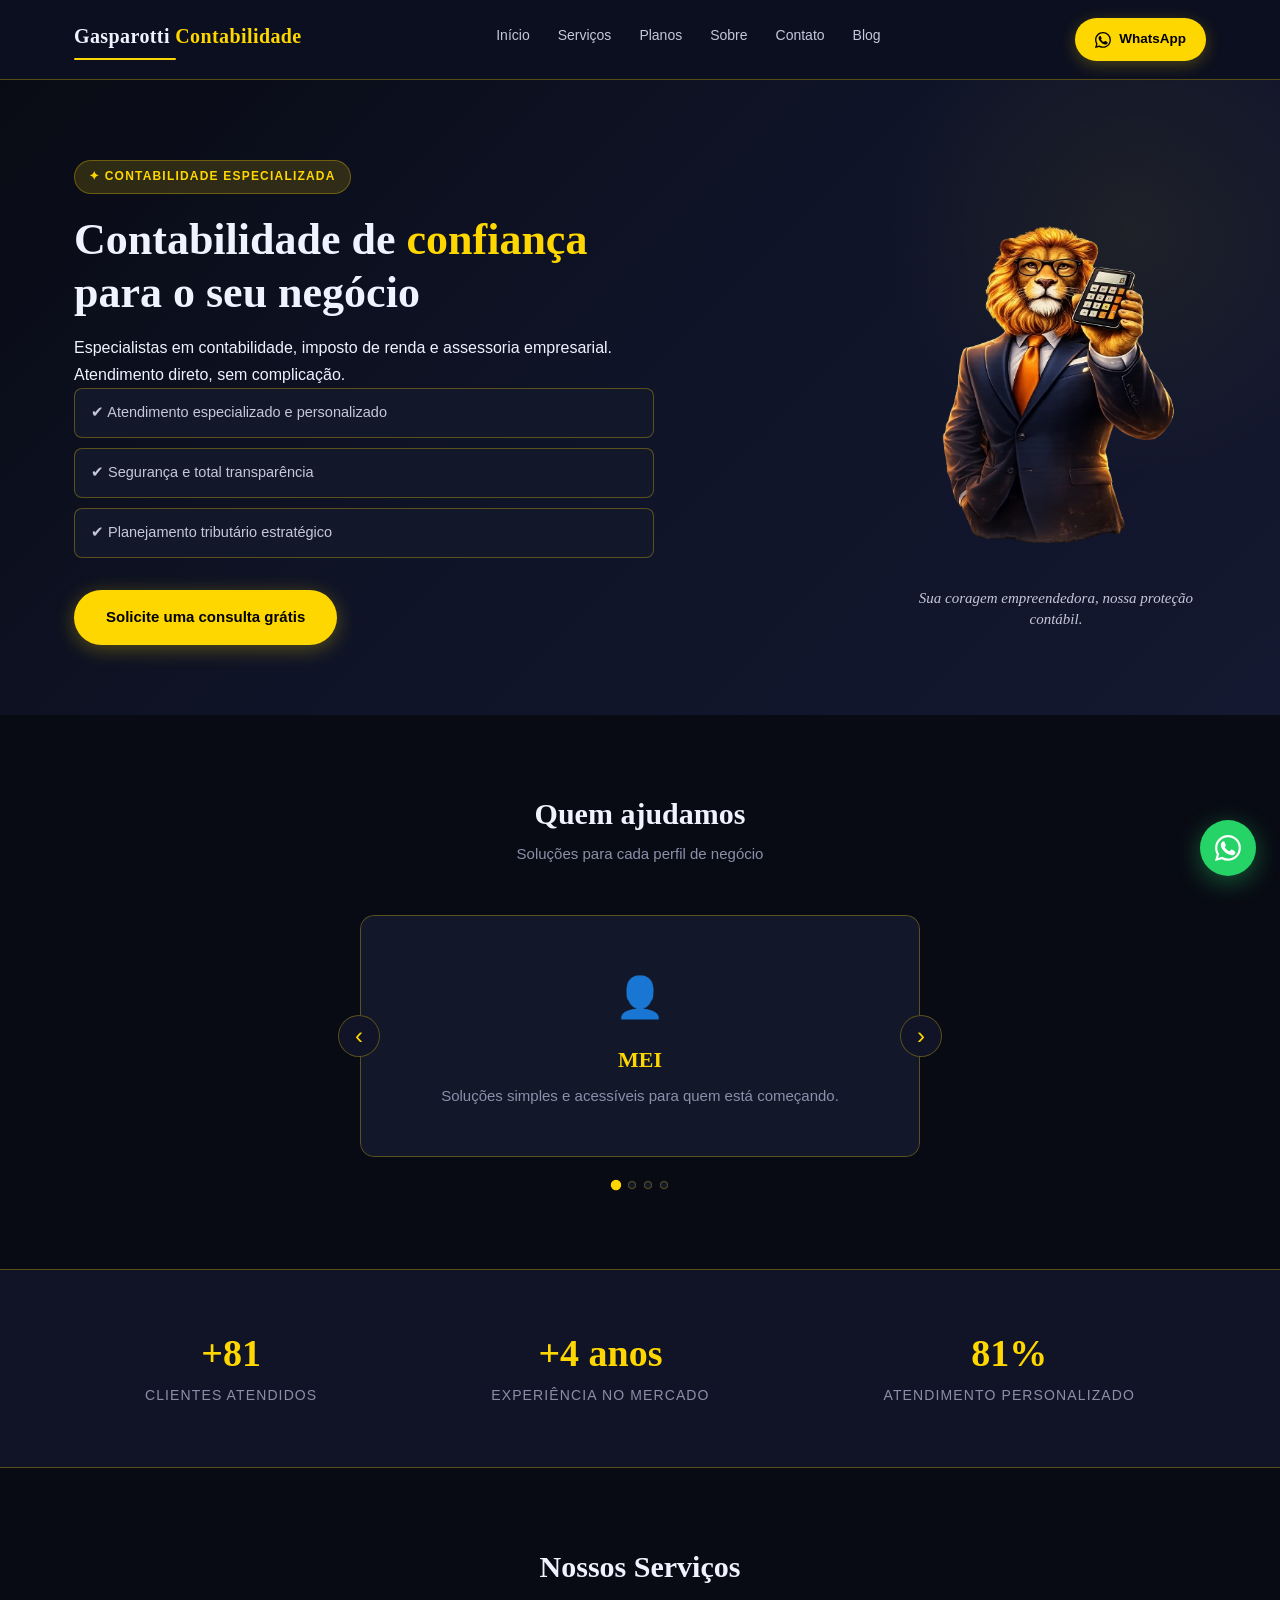
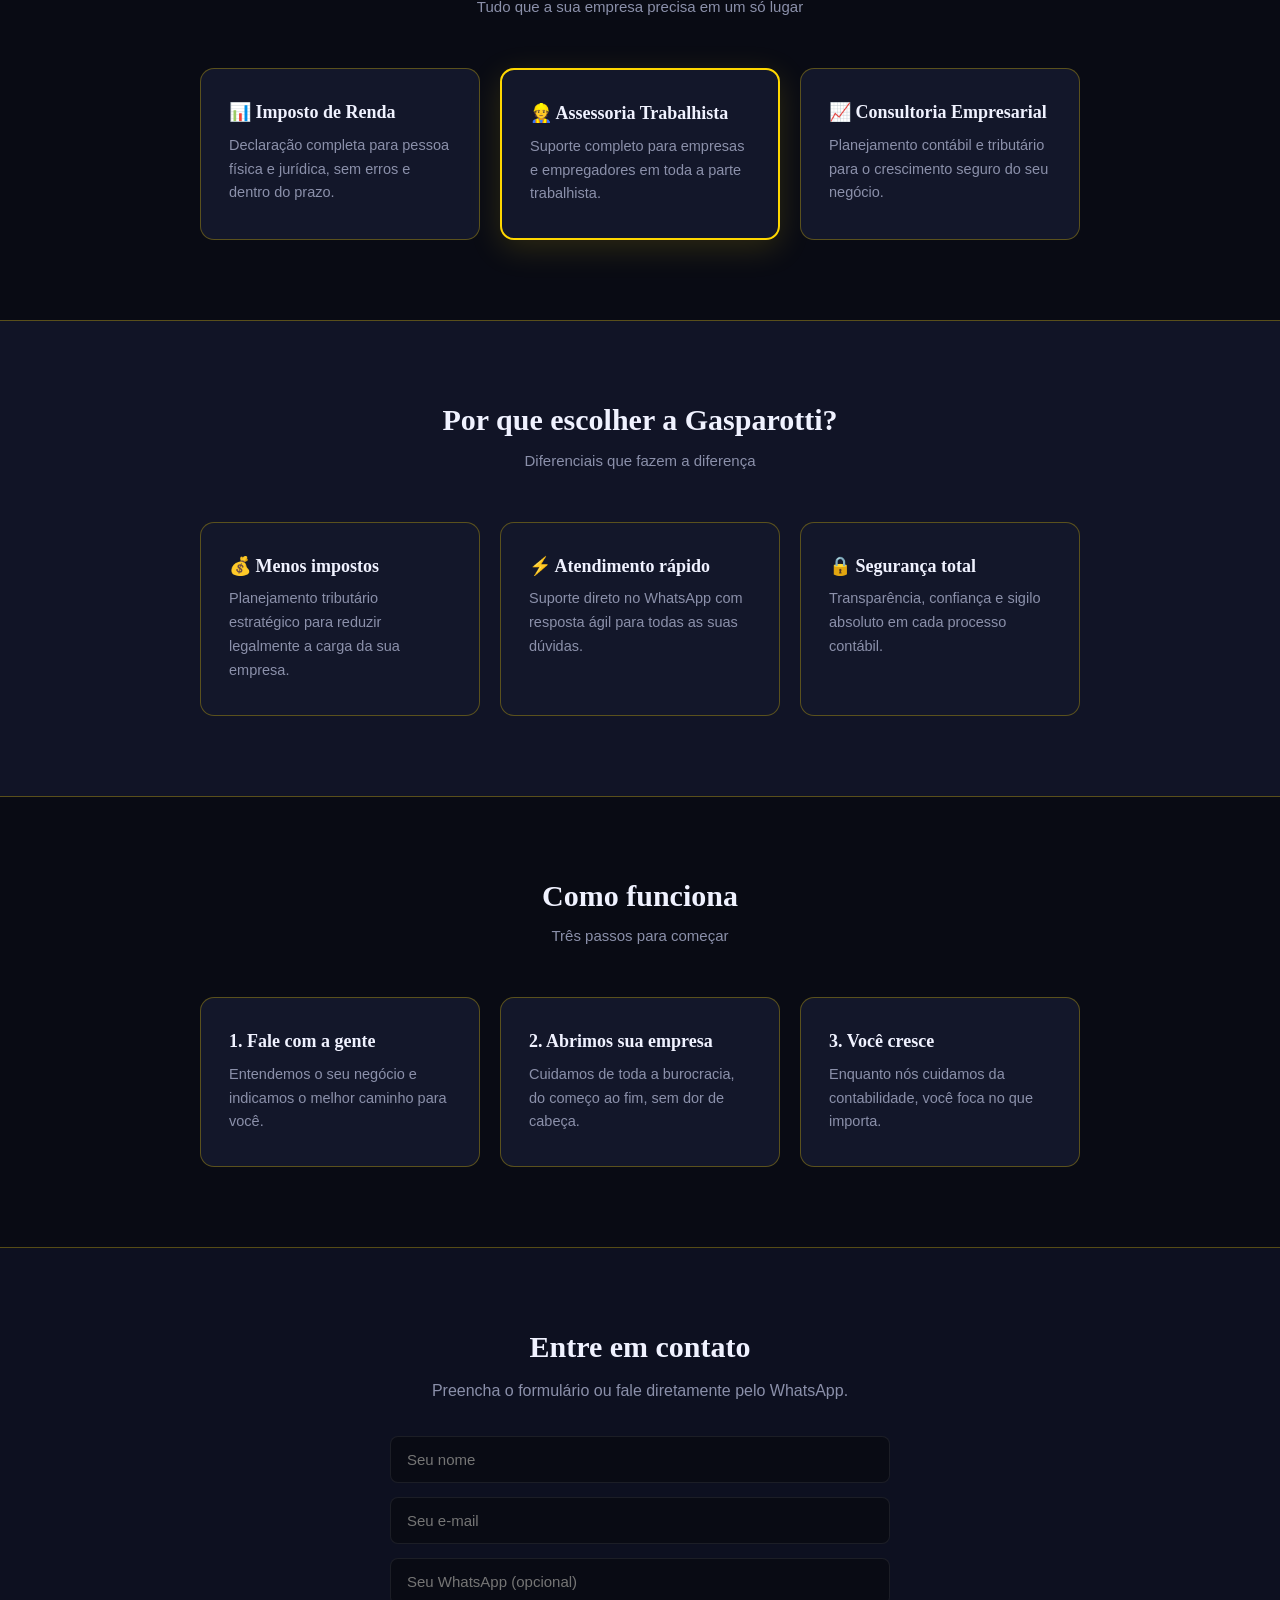
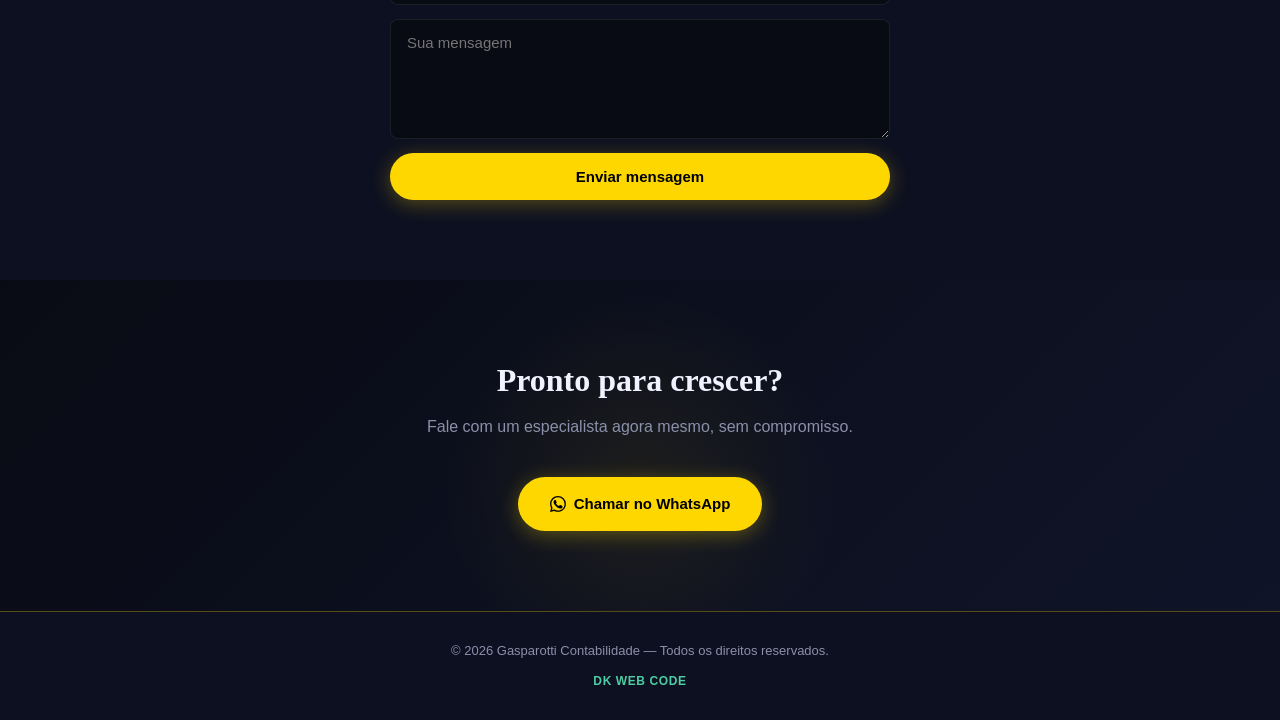
==== commit a47fd40b: "atualização dos botões wpp, readme, adição da frase" ====
--- a/index.html
+++ b/index.html
@@ -64,7 +64,8 @@
     </nav>
 
     <a href="https://wa.me/5516988296452" target="_blank" rel="noopener" class="btn-whatsapp">
-      💬 WhatsApp
+      <svg class="icon-whatsapp" viewBox="0 0 16 16" aria-hidden="true"><path d="M13.601 2.326A7.854 7.854 0 0 0 7.994 0C3.627 0 .068 3.558.064 7.926c0 1.399.366 2.76 1.057 3.965L0 16l4.204-1.102a7.933 7.933 0 0 0 3.79.965h.004c4.368 0 7.926-3.558 7.93-7.93a7.898 7.898 0 0 0-2.327-5.607zM7.994 14.521a6.573 6.573 0 0 1-3.356-.92l-.24-.144-2.494.654.666-2.433-.156-.251a6.56 6.56 0 0 1-1.007-3.495c0-3.626 2.957-6.584 6.591-6.584a6.56 6.56 0 0 1 4.66 1.931 6.557 6.557 0 0 1 1.928 4.66c-.004 3.639-2.961 6.585-6.592 6.585zm3.615-4.934c-.197-.099-1.17-.578-1.353-.646-.182-.065-.315-.099-.445.099-.133.197-.513.646-.627.775-.114.133-.232.148-.43.05-.197-.1-.836-.308-1.592-.985-.59-.525-.985-1.175-1.103-1.372-.114-.198-.011-.304.084-.404.084-.082.198-.214.296-.323.1-.11.131-.198.197-.33.066-.134.034-.234-.022-.334-.055-.1-.499-1.202-.681-1.652-.183-.448-.366-.387-.5-.394-.133-.005-.286-.005-.438-.005-.15 0-.398.057-.605.288-.21.231-.799.78-.799 1.902 0 1.121.815 2.205.93 2.356.114.151 1.557 2.405 3.778 3.276 2.22.872 2.22.583 2.62.546.398-.038 1.296-.531 1.479-1.044.182-.513.182-.953.13-1.044-.052-.09-.196-.144-.41-.247z"/></svg>
+      WhatsApp
     </a>
 
     <button class="hamburger" aria-label="Abrir menu" aria-expanded="false">
@@ -86,7 +87,7 @@
   <a href="#">Sobre</a>
   <a href="#">Contato</a>
   <a href="blog.html">Blog</a>
-  <a href="https://wa.me/5516988296452" target="_blank" rel="noopener" class="mobile-whatsapp">💬 Falar no WhatsApp</a>
+  <a href="https://wa.me/5516988296452" target="_blank" rel="noopener" class="mobile-whatsapp"><svg class="icon-whatsapp" viewBox="0 0 16 16" aria-hidden="true"><path d="M13.601 2.326A7.854 7.854 0 0 0 7.994 0C3.627 0 .068 3.558.064 7.926c0 1.399.366 2.76 1.057 3.965L0 16l4.204-1.102a7.933 7.933 0 0 0 3.79.965h.004c4.368 0 7.926-3.558 7.93-7.93a7.898 7.898 0 0 0-2.327-5.607zM7.994 14.521a6.573 6.573 0 0 1-3.356-.92l-.24-.144-2.494.654.666-2.433-.156-.251a6.56 6.56 0 0 1-1.007-3.495c0-3.626 2.957-6.584 6.591-6.584a6.56 6.56 0 0 1 4.66 1.931 6.557 6.557 0 0 1 1.928 4.66c-.004 3.639-2.961 6.585-6.592 6.585zm3.615-4.934c-.197-.099-1.17-.578-1.353-.646-.182-.065-.315-.099-.445.099-.133.197-.513.646-.627.775-.114.133-.232.148-.43.05-.197-.1-.836-.308-1.592-.985-.59-.525-.985-1.175-1.103-1.372-.114-.198-.011-.304.084-.404.084-.082.198-.214.296-.323.1-.11.131-.198.197-.33.066-.134.034-.234-.022-.334-.055-.1-.499-1.202-.681-1.652-.183-.448-.366-.387-.5-.394-.133-.005-.286-.005-.438-.005-.15 0-.398.057-.605.288-.21.231-.799.78-.799 1.902 0 1.121.815 2.205.93 2.356.114.151 1.557 2.405 3.778 3.276 2.22.872 2.22.583 2.62.546.398-.038 1.296-.531 1.479-1.044.182-.513.182-.953.13-1.044-.052-.09-.196-.144-.41-.247z"/></svg> Falar no WhatsApp</a>
 </nav>
 
 
@@ -112,6 +113,7 @@
 
     <div class="hero-image fade-up">
       <img src="imagens/leao.png" alt="Leão contador Gasparotti" width="400" height="400" loading="eager">
+      <p class="hero-caption">Sua coragem empreendedora, nossa proteção contábil.</p>
     </div>
 
   </div>
@@ -296,7 +298,8 @@
     <h2>Pronto para crescer?</h2>
     <p>Fale com um especialista agora mesmo, sem compromisso.</p>
     <a href="https://wa.me/5516988296452" target="_blank" rel="noopener" class="btn-primary">
-      💬 Chamar no WhatsApp
+      <svg class="icon-whatsapp" viewBox="0 0 16 16" aria-hidden="true"><path d="M13.601 2.326A7.854 7.854 0 0 0 7.994 0C3.627 0 .068 3.558.064 7.926c0 1.399.366 2.76 1.057 3.965L0 16l4.204-1.102a7.933 7.933 0 0 0 3.79.965h.004c4.368 0 7.926-3.558 7.93-7.93a7.898 7.898 0 0 0-2.327-5.607zM7.994 14.521a6.573 6.573 0 0 1-3.356-.92l-.24-.144-2.494.654.666-2.433-.156-.251a6.56 6.56 0 0 1-1.007-3.495c0-3.626 2.957-6.584 6.591-6.584a6.56 6.56 0 0 1 4.66 1.931 6.557 6.557 0 0 1 1.928 4.66c-.004 3.639-2.961 6.585-6.592 6.585zm3.615-4.934c-.197-.099-1.17-.578-1.353-.646-.182-.065-.315-.099-.445.099-.133.197-.513.646-.627.775-.114.133-.232.148-.43.05-.197-.1-.836-.308-1.592-.985-.59-.525-.985-1.175-1.103-1.372-.114-.198-.011-.304.084-.404.084-.082.198-.214.296-.323.1-.11.131-.198.197-.33.066-.134.034-.234-.022-.334-.055-.1-.499-1.202-.681-1.652-.183-.448-.366-.387-.5-.394-.133-.005-.286-.005-.438-.005-.15 0-.398.057-.605.288-.21.231-.799.78-.799 1.902 0 1.121.815 2.205.93 2.356.114.151 1.557 2.405 3.778 3.276 2.22.872 2.22.583 2.62.546.398-.038 1.296-.531 1.479-1.044.182-.513.182-.953.13-1.044-.052-.09-.196-.144-.41-.247z"/></svg>
+      Chamar no WhatsApp
     </a>
   </div>
 </section>
@@ -304,7 +307,7 @@
 
 <!-- BOTÃO FLUTUANTE -->
 <a href="https://wa.me/5516988296452" class="floating-whatsapp" target="_blank" rel="noopener" aria-label="Falar no WhatsApp">
-  💬
+  <svg class="icon-whatsapp" viewBox="0 0 16 16" aria-hidden="true"><path d="M13.601 2.326A7.854 7.854 0 0 0 7.994 0C3.627 0 .068 3.558.064 7.926c0 1.399.366 2.76 1.057 3.965L0 16l4.204-1.102a7.933 7.933 0 0 0 3.79.965h.004c4.368 0 7.926-3.558 7.93-7.93a7.898 7.898 0 0 0-2.327-5.607zM7.994 14.521a6.573 6.573 0 0 1-3.356-.92l-.24-.144-2.494.654.666-2.433-.156-.251a6.56 6.56 0 0 1-1.007-3.495c0-3.626 2.957-6.584 6.591-6.584a6.56 6.56 0 0 1 4.66 1.931 6.557 6.557 0 0 1 1.928 4.66c-.004 3.639-2.961 6.585-6.592 6.585zm3.615-4.934c-.197-.099-1.17-.578-1.353-.646-.182-.065-.315-.099-.445.099-.133.197-.513.646-.627.775-.114.133-.232.148-.43.05-.197-.1-.836-.308-1.592-.985-.59-.525-.985-1.175-1.103-1.372-.114-.198-.011-.304.084-.404.084-.082.198-.214.296-.323.1-.11.131-.198.197-.33.066-.134.034-.234-.022-.334-.055-.1-.499-1.202-.681-1.652-.183-.448-.366-.387-.5-.394-.133-.005-.286-.005-.438-.005-.15 0-.398.057-.605.288-.21.231-.799.78-.799 1.902 0 1.121.815 2.205.93 2.356.114.151 1.557 2.405 3.778 3.276 2.22.872 2.22.583 2.62.546.398-.038 1.296-.531 1.479-1.044.182-.513.182-.953.13-1.044-.052-.09-.196-.144-.41-.247z"/></svg>
 </a>
 
 
--- a/style.css
+++ b/style.css
@@ -238,6 +238,14 @@
 
 .menu > li:hover > .submenu { display: block; }
 
+/* ÍCONE WHATSAPP (usado em todos os botões de contato) */
+.icon-whatsapp {
+  width: 16px;
+  height: 16px;
+  flex-shrink: 0;
+  fill: currentColor;
+}
+
 /* BTN WHATSAPP HEADER */
 .btn-whatsapp {
   background: var(--primary);
@@ -249,6 +257,9 @@
   white-space: nowrap;
   transition: var(--transition);
   box-shadow: 0 4px 16px rgba(255, 215, 0, 0.25);
+  display: inline-flex;
+  align-items: center;
+  gap: 8px;
 }
 
 .btn-whatsapp:hover {
@@ -340,7 +351,10 @@
 }
 
 .btn-primary {
-  display: inline-block;
+  display: inline-flex;
+  align-items: center;
+  justify-content: center;
+  gap: 8px;
   background: var(--primary);
   color: #000;
   padding: 15px 32px;
@@ -358,6 +372,10 @@
 
 .hero-image {
   flex-shrink: 0;
+  display: flex;
+  flex-direction: column;
+  align-items: center;
+  gap: 14px;
 }
 
 .hero-image img {
@@ -365,6 +383,16 @@
   width: 100%;
   drop-shadow: 0 20px 40px rgba(0,0,0,0.5);
   animation: float 4s ease-in-out infinite;
+}
+
+.hero-caption {
+  font-family: 'Playfair Display', serif;
+  font-style: italic;
+  font-size: 15px;
+  color: var(--text-soft);
+  text-align: center;
+  max-width: 300px;
+  line-height: 1.4;
 }
 
 @keyframes float {
@@ -709,6 +737,8 @@
   padding: 36px 32px;
   transition: var(--transition);
   position: relative;
+  display: flex;
+  flex-direction: column;
 }
 
 .plan-card:hover {
@@ -763,6 +793,7 @@
   display: flex;
   flex-direction: column;
   gap: 8px;
+  flex: 1;
 }
 
 .plan-features li {
@@ -778,6 +809,11 @@
   left: 0;
   color: var(--primary);
   font-weight: 700;
+}
+
+.plan-card > .btn-primary {
+  margin-top: auto;
+  width: 100%;
 }
 
 /* =========================================
@@ -789,7 +825,6 @@
   right: 24px;
   background: var(--green);
   color: #fff;
-  font-size: 24px;
   width: 56px;
   height: 56px;
   border-radius: 50%;
@@ -799,6 +834,11 @@
   z-index: 999;
   box-shadow: 0 6px 24px rgba(37, 211, 102, 0.4);
   transition: var(--transition);
+}
+
+.floating-whatsapp .icon-whatsapp {
+  width: 26px;
+  height: 26px;
 }
 
 .floating-whatsapp:hover {
@@ -908,6 +948,10 @@
   padding: 14px;
   border-radius: 30px;
   border-bottom: none;
+  display: flex;
+  align-items: center;
+  justify-content: center;
+  gap: 8px;
 }
 
 /* =========================================
